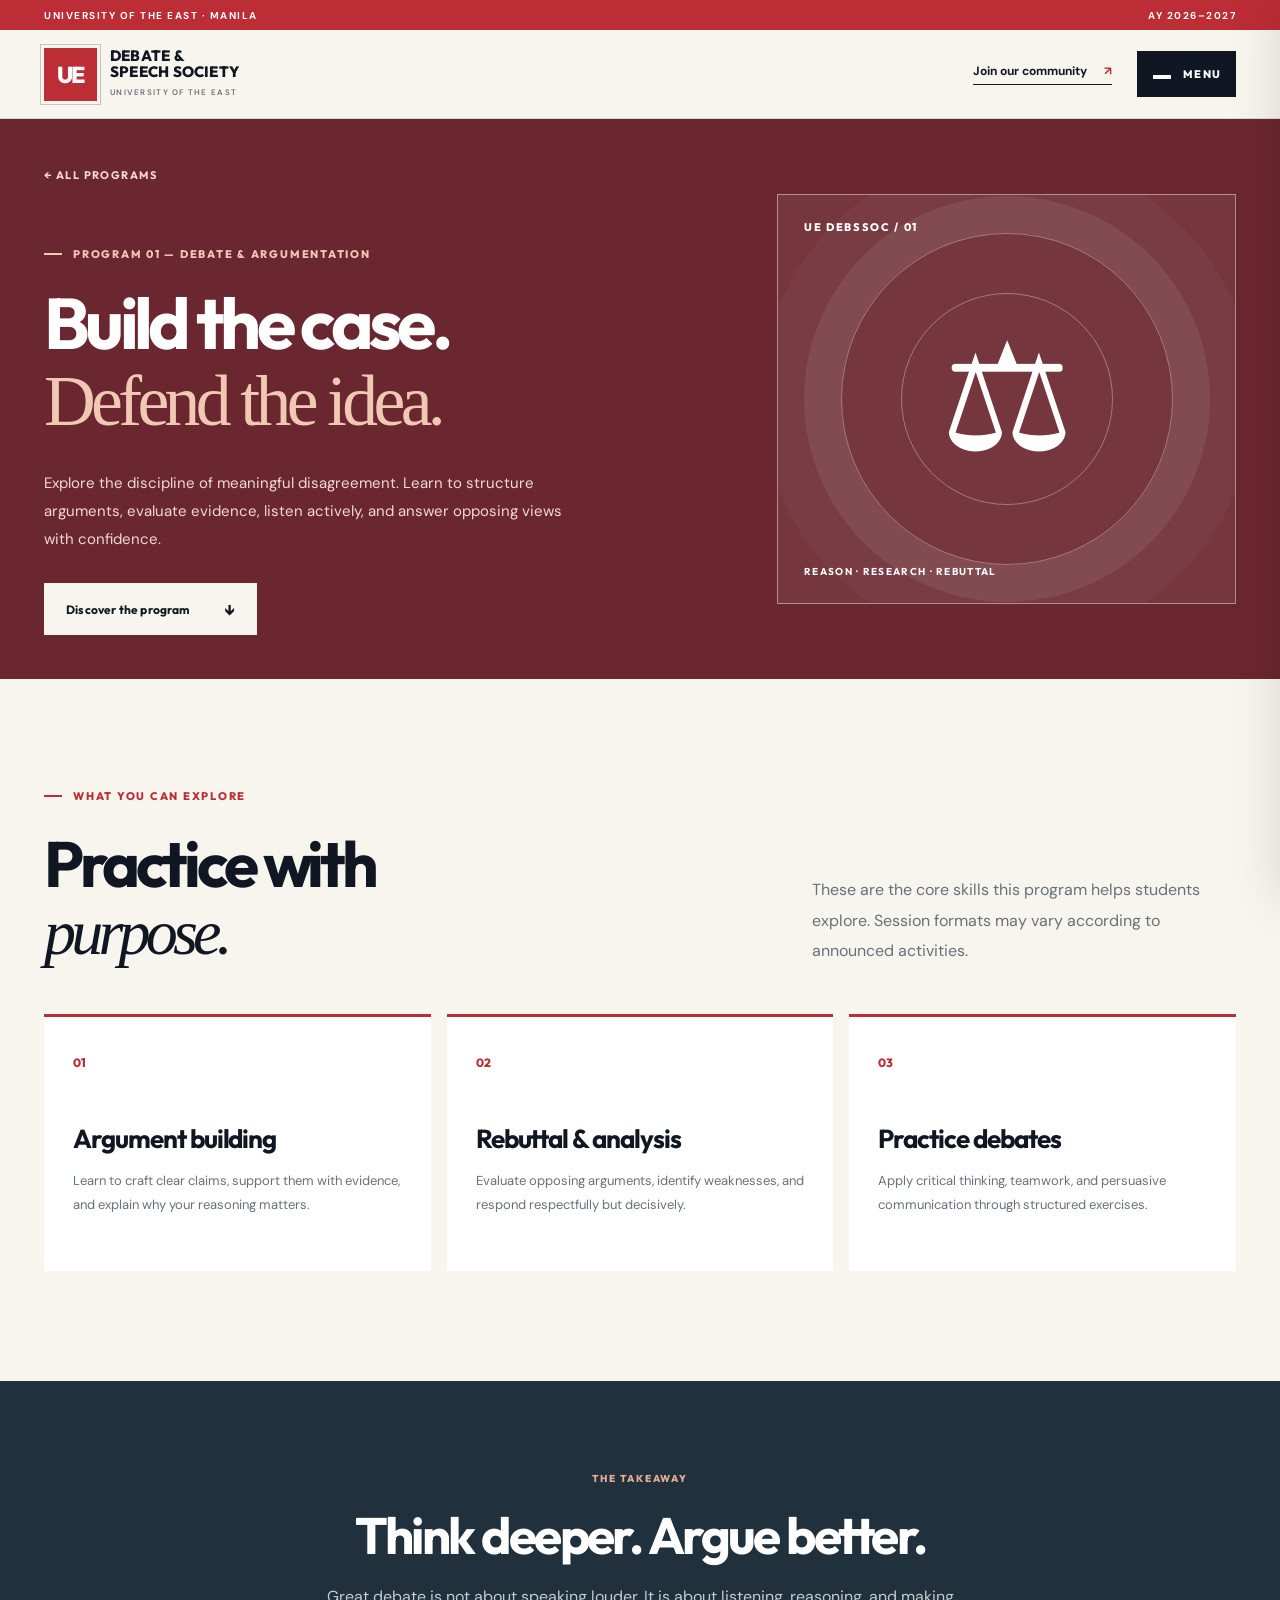
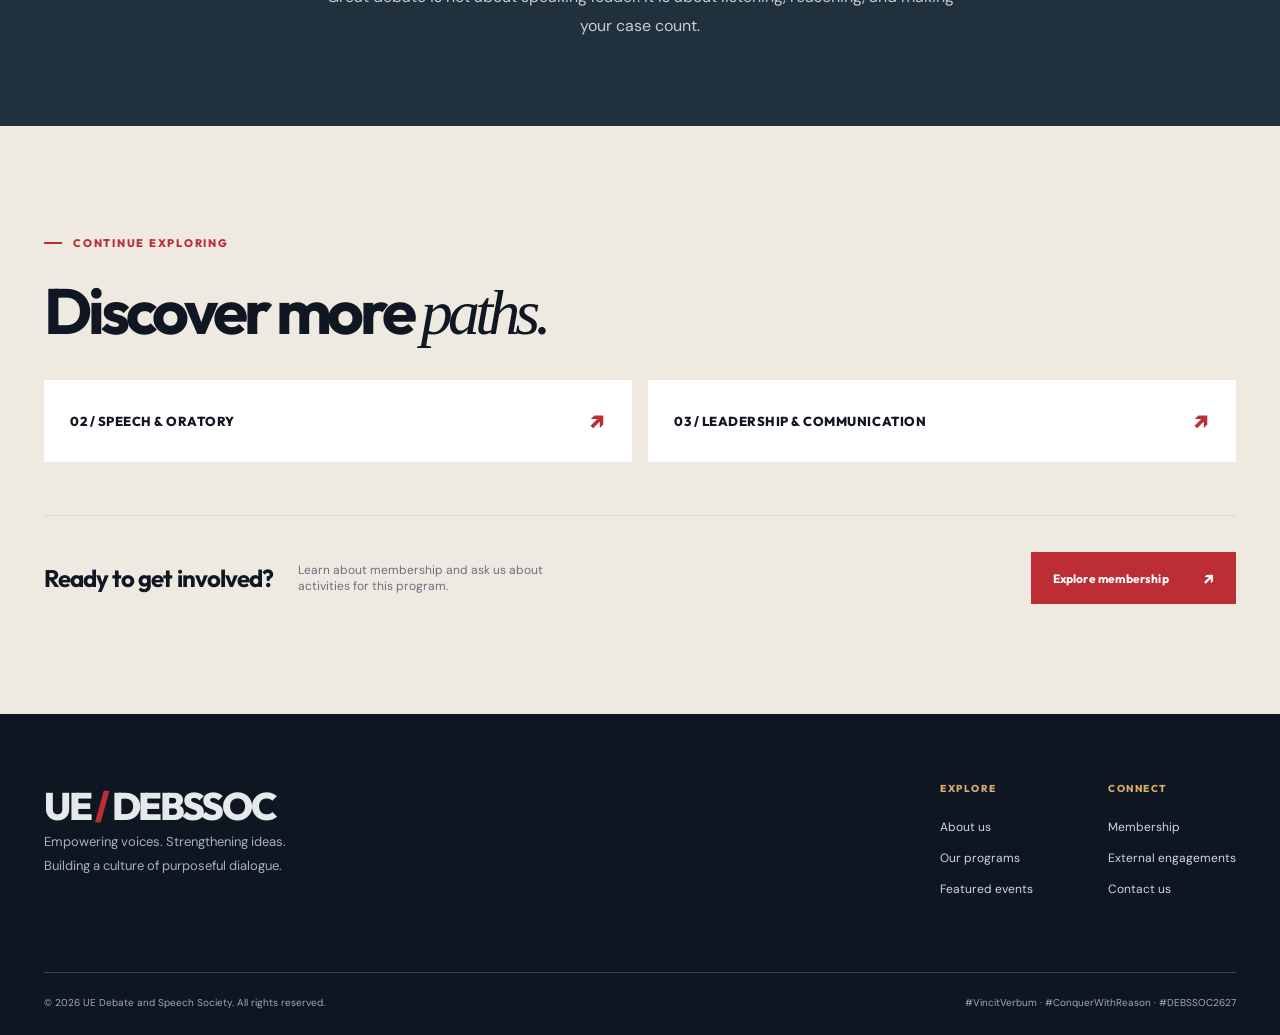
==== debate.html @ b0b2257b "Add files via upload" ====
<!doctype html><html lang="en"><head><meta charset="utf-8"><meta name="viewport" content="width=device-width,initial-scale=1"><meta name="theme-color" content="#101722"><meta name="description" content="Learn more about the UE Debate and Speech Society Debate &amp; Argumentation program."><title>Debate &amp; Argumentation | UE Debate and Speech Society</title><link rel="preconnect" href="https://fonts.googleapis.com"><link rel="preconnect" href="https://fonts.gstatic.com" crossorigin><link href="https://fonts.googleapis.com/css2?family=DM+Sans:wght@400;500;600;700&family=Outfit:wght@400;500;600;700;800&display=swap" rel="stylesheet"><link rel="stylesheet" href="styles.css"></head><body><a class="skip-link" href="#main">Skip to content</a>
  <div class="top-strip"><span>UNIVERSITY OF THE EAST · MANILA</span><span>AY 2026–2027</span></div>
  <header class="site-header" id="site-header">
    <a class="brand" href="index.html#home" aria-label="UE Debate and Speech Society home"><span class="brand-badge" aria-hidden="true">UE</span><span class="brand-name"><strong>DEBATE &amp;<br>SPEECH SOCIETY</strong><small>UNIVERSITY OF THE EAST</small></span></a>
    <div class="header-actions"><a class="header-join" href="index.html#membership">Join our community <span aria-hidden="true">↗</span></a><button class="menu-toggle" type="button" aria-expanded="false" aria-controls="site-menu" aria-label="Open navigation"><span></span><span></span><span class="menu-label">MENU</span></button></div>
  </header>
  <div class="menu-backdrop" data-close-menu></div>
  <nav class="menu-panel" id="site-menu" aria-label="Main navigation" inert>
    <div class="menu-panel-top"><span>EXPLORE THE SOCIETY</span><button class="menu-close" type="button" data-close-menu aria-label="Close navigation">✕</button></div>
    <div class="menu-items"><a class="menu-link" href="index.html#home"><span>01</span>Home<span aria-hidden="true">↗</span></a>
<a class="menu-link" href="index.html#about"><span>02</span>About us<span aria-hidden="true">↗</span></a>
<a class="menu-link" href="index.html#programs"><span>03</span>Programs<span aria-hidden="true">↗</span></a>
<a class="menu-link" href="index.html#events"><span>04</span>Featured events<span aria-hidden="true">↗</span></a>
<a class="menu-link" href="index.html#engagements"><span>05</span>External engagements<span aria-hidden="true">↗</span></a>
<a class="menu-link" href="index.html#membership"><span>06</span>Membership<span aria-hidden="true">↗</span></a>
<a class="menu-link" href="index.html#contact"><span>07</span>Contact us<span aria-hidden="true">↗</span></a></div>
    <div class="menu-panel-bottom"><span>WHERE VOICE MEETS PURPOSE.</span><a href="mailto:uedebssoc.mnl@gmail.com">uedebssoc.mnl@gmail.com ↗</a></div>
  </nav><main id="main"><section class="sub-hero theme-debate"><div class="wrap sub-hero-grid"><div><a href="index.html#programs" class="back-link">← ALL PROGRAMS</a><div class="eyebrow light"><span class="eyebrow-mark"></span> PROGRAM 01 — DEBATE & ARGUMENTATION</div><h1>Build the case.<br><em>Defend the idea.</em></h1><p>Explore the discipline of meaningful disagreement. Learn to structure arguments, evaluate evidence, listen actively, and answer opposing views with confidence.</p><a href="#discover" class="btn btn-cream">Discover the program <span aria-hidden="true">↓</span></a></div><div class="sub-hero-art"><span class="art-top">UE DEBSSOC / 01</span><span class="art-symbol" aria-hidden="true">⚖</span><span class="art-focus">REASON · RESEARCH · REBUTTAL</span></div></div></section>
 <section class="section program-intro" id="discover"><div class="wrap"><div class="section-heading section-heading-split"><div><div class="eyebrow"><span class="eyebrow-mark"></span> WHAT YOU CAN EXPLORE</div><h2>Practice with<br><span class="serif-word">purpose.</span></h2></div><p>These are the core skills this program helps students explore. Session formats may vary according to announced activities.</p></div><div class="learn-grid"><article class="learn-card"><span>01</span><h3>Argument building</h3><p>Learn to craft clear claims, support them with evidence, and explain why your reasoning matters.</p></article><article class="learn-card"><span>02</span><h3>Rebuttal &amp; analysis</h3><p>Evaluate opposing arguments, identify weaknesses, and respond respectfully but decisively.</p></article><article class="learn-card"><span>03</span><h3>Practice debates</h3><p>Apply critical thinking, teamwork, and persuasive communication through structured exercises.</p></article></div></div></section>
 <section class="sub-quote"><div class="wrap"><span class="tiny-label">THE TAKEAWAY</span><h2>Think deeper. Argue better.</h2><p>Great debate is not about speaking louder. It is about listening, reasoning, and making your case count.</p></div></section>
 <section class="section more-programs"><div class="wrap"><div class="eyebrow"><span class="eyebrow-mark"></span> CONTINUE EXPLORING</div><h2>Discover more <span class="serif-word">paths.</span></h2><div class="more-links"><a href="speech.html" class="more-program"><span>02 / SPEECH & ORATORY</span><span aria-hidden="true">↗</span></a><a href="leadership.html" class="more-program"><span>03 / LEADERSHIP & COMMUNICATION</span><span aria-hidden="true">↗</span></a></div><div class="program-bottom-cta"><h3>Ready to get involved?</h3><p>Learn about membership and ask us about activities for this program.</p><a href="index.html#membership" class="btn btn-red">Explore membership <span aria-hidden="true">↗</span></a></div></div></section></main><footer class="site-footer"><div class="footer-top wrap"><div><a href="index.html" class="footer-logo">UE<span> / </span>DEBSSOC</a><p>Empowering voices. Strengthening ideas.<br>Building a culture of purposeful dialogue.</p></div><div class="footer-links"><div><span class="footer-head">EXPLORE</span><a href="index.html#about">About us</a><a href="index.html#programs">Our programs</a><a href="index.html#events">Featured events</a></div><div><span class="footer-head">CONNECT</span><a href="index.html#membership">Membership</a><a href="index.html#engagements">External engagements</a><a href="index.html#contact">Contact us</a></div></div></div><div class="footer-bottom wrap"><span>© <span data-year>2026</span> UE Debate and Speech Society. All rights reserved.</span><span>#VincitVerbum · #ConquerWithReason · #DEBSSOC2627</span></div></footer><script src="script.js" defer></script></body></html>
---- styles.css ----
/* UE DEBSSOC — DESIGN SYSTEM; edit colors here */
:root{--ink:#101722;--ink-soft:#273444;--paper:#f7f5ee;--white:#fffefa;--red:#bd2d36;--red-dark:#97232b;--muted:#68717b;--gold:#d9ab6b;--line:#d8d7d1;--outfit:'Outfit',Arial,sans-serif;--dm:'DM Sans',Arial,sans-serif;--max:1210px}
*{box-sizing:border-box}html{scroll-behavior:smooth;scroll-padding-top:100px}body{margin:0;background:var(--paper);font-family:var(--dm);color:var(--ink);-webkit-font-smoothing:antialiased}body.menu-open{overflow:hidden}a{color:inherit;text-decoration:none}button{font:inherit}button,a{outline-offset:4px}button{cursor:pointer}h1,h2,h3,p{margin-top:0}::selection{background:var(--red);color:white}.wrap{width:min(var(--max),calc(100% - 88px));margin-inline:auto}.skip-link{position:fixed;z-index:50;left:20px;top:-100px;background:white;color:black;padding:12px}.skip-link:focus{top:12px}
/* Header */
.top-strip{height:30px;background:var(--red);display:flex;align-items:center;justify-content:space-between;color:white;padding:0 max(44px,calc((100% - var(--max))/2));font-size:10px;letter-spacing:.15em;font-weight:700}.site-header{height:89px;position:sticky;top:0;z-index:20;background:rgba(247,245,238,.97);backdrop-filter:blur(16px);display:flex;align-items:center;justify-content:space-between;padding:0 max(44px,calc((100% - var(--max))/2));border-bottom:1px solid var(--line)}.brand{display:flex;align-items:center;gap:13px}.brand-badge{width:53px;height:53px;display:grid;place-items:center;background:var(--red);border:2px solid var(--red);outline:1px solid rgba(16,23,34,.22);outline-offset:3px;color:white;font:800 23px var(--outfit);letter-spacing:-.08em}.brand-name strong{display:block;font:800 15px/1.05 var(--outfit);letter-spacing:.015em}.brand-name small{font:600 8px var(--dm);letter-spacing:.16em;color:var(--muted)}.header-actions{display:flex;align-items:center;gap:25px}.header-join{font-size:12px;font-weight:700;white-space:nowrap;border-bottom:1px solid var(--ink);padding-bottom:5px}.header-join span{color:var(--red);margin-left:14px}.menu-toggle{border:0;background:var(--ink);color:white;width:99px;height:46px;display:grid;grid-template-columns:19px 1fr;grid-template-rows:15px 10px;align-content:center;column-gap:11px;padding:10px 16px;transition:background .2s}.menu-toggle:hover{background:var(--red)}.menu-toggle>span:nth-child(1),.menu-toggle>span:nth-child(2){width:18px;height:2px;background:white;align-self:end;grid-column:1}.menu-toggle>span:nth-child(2){grid-row:2;align-self:start}.menu-label{grid-column:2;grid-row:1/span 2;align-self:center;font:800 11px var(--outfit);letter-spacing:.13em}
/* Overlay menu */
.menu-backdrop{position:fixed;inset:0;background:rgba(3,7,12,.63);z-index:29;opacity:0;pointer-events:none;transition:opacity .25s}.menu-panel{position:fixed;top:0;right:0;height:100dvh;max-width:100%;width:515px;z-index:30;background:var(--paper);transform:translateX(102%);transition:transform .32s ease;display:flex;flex-direction:column;padding:32px 43px 25px;box-shadow:-10px 0 50px #0002;overflow:auto}.menu-open .menu-backdrop{opacity:1;pointer-events:all}.menu-open .menu-panel{transform:translateX(0)}.menu-panel-top,.menu-panel-bottom{display:flex;align-items:center;justify-content:space-between;gap:12px;font-size:10px;letter-spacing:.15em;font-weight:700}.menu-close{border:1px solid var(--line);width:43px;height:43px;background:transparent;font-size:21px}.menu-items{margin:auto 0;display:grid}.menu-link{display:grid;grid-template-columns:33px 1fr 20px;gap:10px;align-items:center;padding:14px 0;border-bottom:1px solid var(--line);font:600 clamp(23px,3.4vw,35px)/1.08 var(--outfit);letter-spacing:-.035em;transition:color .2s,padding-left .2s}.menu-link:hover{color:var(--red);padding-left:7px}.menu-link span:first-child{font:700 10px var(--dm);color:var(--red);letter-spacing:0}.menu-link span:last-child{text-align:right;color:var(--red);font-size:20px}.menu-panel-bottom{border-top:1px solid var(--line);padding-top:24px;align-items:flex-start;flex-wrap:wrap}.menu-panel-bottom a{text-transform:none;letter-spacing:0}
/* Reusables */
.section{padding:110px 0;scroll-margin-top:85px}.eyebrow{display:flex;align-items:center;gap:11px;color:var(--red);font:800 11px var(--outfit);letter-spacing:.16em;margin-bottom:27px}.eyebrow.light{color:#f1c6b7}.eyebrow-mark{width:18px;height:2px;background:currentColor}.section-heading{margin-bottom:48px}.section-heading h2,.membership-section h2,.more-programs h2{font:700 clamp(39px,5vw,68px)/1.05 var(--outfit);letter-spacing:-.065em;margin-bottom:0}.section-heading-split,.two-up{display:grid;grid-template-columns:1.25fr .75fr;gap:60px;align-items:end}.section-heading-split>p,.heading-side p{font-size:16px;line-height:1.9;color:var(--muted);max-width:410px;margin:0}.heading-side p{margin-bottom:24px}.serif-word{font-family:Georgia,serif;font-style:italic;font-weight:400;letter-spacing:-.075em}.text-link{font:800 12px var(--outfit);border-bottom:1px solid var(--red);padding-bottom:8px;display:inline-flex;align-items:center;gap:36px;letter-spacing:.02em}.text-link span{color:var(--red);font-size:18px}.btn{min-height:52px;padding:15px 22px;display:inline-flex;align-items:center;justify-content:space-between;gap:34px;letter-spacing:.015em;font:700 12px var(--outfit);transition:transform .2s,background .2s}.btn:hover{transform:translateY(-3px)}.btn span{font-size:17px}.btn-red{background:var(--red);color:white}.btn-red:hover{background:var(--red-dark)}.btn-ghost{border:1px solid #6f7780;color:white}.btn-ghost:hover{background:#ffffff11}.btn-cream{background:var(--paper);color:var(--ink)}.btn-cream:hover{background:#eadfcd}.tiny-label{font:800 10px var(--outfit);letter-spacing:.18em}
/* Hero */
.hero{background:var(--ink);color:white;position:relative;overflow:hidden}.hero-grid{display:grid;grid-template-columns:1.1fr .9fr;min-height:590px}.hero-content{padding:96px 38px 26px 0;display:flex;flex-direction:column;align-items:flex-start;position:relative;z-index:1}.hero h1{font:700 clamp(51px,6vw,84px)/1.035 var(--outfit);letter-spacing:-.07em;margin:0 0 28px;white-space:nowrap}.hero h1 em{font-family:Georgia,serif;color:#dfa89b;font-weight:400;letter-spacing:-.065em}.hero-content>p{font-size:15px;line-height:1.85;color:#b6bec7;max-width:470px;margin:0 0 32px}.hero-buttons{display:flex;gap:12px;flex-wrap:wrap}.hero-bottom{width:100%;display:flex;justify-content:space-between;margin-top:auto;padding-top:54px;font-size:10px;color:#929daa;letter-spacing:.15em}.hero-bottom span span{color:var(--gold);font-size:17px;padding-left:8px}.hero-art{position:relative;overflow:hidden;min-height:550px;background:radial-gradient(circle at 42% 51%,#a23a3e 0,#83292e 43%,#6e1f27 75%)}.hero-art-grid{position:absolute;inset:0;opacity:.16;background-image:linear-gradient(to right,#fff6 1px,transparent 1px),linear-gradient(to bottom,#fff6 1px,transparent 1px);background-size:45px 45px}.art-stamp{position:absolute;z-index:2;top:37px;left:35px;font:800 30px/.8 var(--outfit);border:1px solid #ffffff73;padding:12px 15px;color:white}.art-stamp span{font-size:9px;letter-spacing:.13em}.art-orbit{width:360px;height:360px;border:1px solid #ffffff6c;border-radius:50%;position:absolute;top:47%;left:50%;transform:translate(-50%,-50%);display:grid;place-items:center;box-shadow:0 0 0 30px #ffffff10,0 0 0 65px #ffffff0c,0 0 0 100px #ffffff08}.art-core{border:1px dashed #ffffff65;border-radius:50%;width:285px;height:285px;display:grid;place-items:center}.core-mark{font:300 300px/.7 Georgia,serif;color:#dba18d;transform:translateY(50px)}.art-big-text{position:absolute;bottom:65px;left:32px;font:800 clamp(80px,8vw,150px)/.74 var(--outfit);letter-spacing:-.095em;color:#fff7ef;text-shadow:0 8px 25px #4c161733}.art-big-text i{font-family:Georgia,serif;font-weight:400}.art-small-caption{position:absolute;right:26px;top:38px;writing-mode:vertical-rl;font-size:9px;letter-spacing:.23em;color:#ffdfd3}.art-corner-one{position:absolute;right:32px;bottom:28px;font-size:10px;color:#ffdad1;letter-spacing:.15em}.ticker{background:#dfc8a8;overflow:hidden;border-bottom:1px solid #d3b58d}.ticker-inner{display:flex;justify-content:space-around;align-items:center;gap:32px;min-width:900px;padding:14px 0;font:800 12px var(--outfit);letter-spacing:.16em}.ticker-inner b{font-weight:400;color:var(--red)}
/* About */
.about-section{background:var(--paper)}.value-grid{display:grid;grid-template-columns:repeat(3,1fr);border-top:1px solid var(--line);border-bottom:1px solid var(--line)}.value-item{padding:33px 36px 32px 0;min-height:240px;position:relative}.value-item:not(:last-child){border-right:1px solid var(--line);margin-right:34px}.value-no{font-size:11px;color:var(--red);font-weight:700}.value-symbol{display:block;font:400 42px var(--outfit);margin:23px 0 13px;color:var(--red)}.value-item h3{font:700 23px var(--outfit);letter-spacing:-.035em;margin:0 0 9px}.value-item p{max-width:285px;font-size:13px;color:var(--muted);line-height:1.8;margin:0}
/* Programs */
.programs-section{background:#eeeae1}.program-grid{display:grid;grid-template-columns:repeat(3,1fr);gap:17px}.program-card{color:#fff;min-height:450px;padding:27px;display:flex;flex-direction:column;position:relative;overflow:hidden;transition:transform .25s,box-shadow .25s;isolation:isolate}.program-card::before{content:"";position:absolute;width:280px;height:280px;border:1px solid #fff4;border-radius:50%;top:65px;left:50%;transform:translateX(-50%);box-shadow:0 0 0 45px #ffffff0a,0 0 0 90px #ffffff08;z-index:-1}.program-card:hover{transform:translateY(-7px);box-shadow:0 19px 29px #10172222}.card-debate{background:#74272c}.card-speech{background:#1d3544}.card-lead{background:#886b54}.program-top{display:flex;align-items:center;justify-content:space-between;font-size:10px;letter-spacing:.15em;font-weight:700}.program-arrow{font-size:24px;border:1px solid #ffffff66;width:36px;height:36px;display:grid;place-items:center}.program-icon{font-size:85px;text-align:center;margin:auto;line-height:1;filter:drop-shadow(0 3px 8px #0003)}.program-bottom{margin-top:auto}.program-bottom .tiny-label{color:#ecd7c4}.program-bottom h3{font:700 clamp(29px,3vw,41px)/1.04 var(--outfit);letter-spacing:-.045em;margin:11px 0 27px}.program-cta{display:flex;justify-content:space-between;align-items:center;font:700 10px var(--outfit);letter-spacing:.13em;padding-top:16px;border-top:1px solid #ffffff70}.program-cta span{font-size:18px}
/* Events */
.events-section{background:var(--paper)}.event-feature{display:grid;grid-template-columns:.89fr 1.11fr;min-height:475px;background:#e9e4da}.event-visual{background:linear-gradient(135deg,#6c202b 0,#b23a3d 68%,#c75e4e);color:#fff;position:relative;min-height:435px;display:flex;align-items:center;justify-content:center;overflow:hidden}.event-visual:before,.event-visual:after{content:"";position:absolute;width:345px;height:345px;border:1px solid #ffffff66;border-radius:50%}.event-visual:after{width:250px;height:250px}.event-visual-top{position:absolute;top:34px;left:31px;font:700 13px var(--outfit);letter-spacing:.21em}.event-roman{font:800 clamp(110px,15vw,230px)/1 var(--outfit);letter-spacing:-.14em;position:relative;z-index:1;transform:translateX(-14px)}.event-roman span{font-size:36px;vertical-align:top;color:var(--gold);position:relative;left:7px;top:8px}.event-visual-bottom{position:absolute;left:31px;bottom:29px;font:800 13px/1.3 var(--outfit);letter-spacing:.16em}.event-body{padding:38px 45px 41px;display:flex;flex-direction:column;align-items:flex-start}.pill{background:#fff9f4;border:1px solid #d8c2b8;color:#91343a;border-radius:100px;padding:8px 13px;font:700 10px var(--outfit);letter-spacing:.09em;display:inline-flex;align-items:center;gap:9px}.pill-dot{width:7px;height:7px;background:var(--red);border-radius:50%}.event-body-content{margin:auto 0}.event-body-content .tiny-label{color:var(--red)}.event-body h3{font:700 clamp(34px,4vw,51px)/1.05 var(--outfit);letter-spacing:-.065em;margin:14px 0 16px}.event-body h3 em{font-family:Georgia,serif;font-weight:400}.event-body-content>p{font-size:13px;line-height:1.8;color:var(--muted);max-width:410px;margin:0 0 22px}.event-detail{display:flex;gap:18px;padding:10px 0;border-bottom:1px solid #d5d0c6;align-items:baseline;font-size:11px}.event-detail>span{min-width:63px;font-size:9px;color:var(--red);font-weight:800;letter-spacing:.1em}.event-detail strong{font-weight:600}.event-body>.text-link{margin-top:20px}.subtle-note{font-size:12px;color:var(--muted);margin-top:20px}
/* External engagements */
.engagements-section{background:#eeeae1}.engagement-grid{display:grid;grid-template-columns:1.15fr .85fr;gap:18px}.engagement-feature{background:white;display:grid;grid-template-columns:1fr 1fr;min-height:386px}.engagement-graphic{position:relative;background:#212f3b;overflow:hidden;color:white;padding:28px;display:flex;flex-direction:column;justify-content:space-between}.engagement-graphic>span{font:800 10px/1.5 var(--outfit);letter-spacing:.18em;color:#c5bec1}.engagement-graphic strong{font:800 clamp(33px,3.9vw,58px)/.93 var(--outfit);letter-spacing:-.06em;position:relative;z-index:2}.engagement-graphic strong span{color:var(--red)}.engagement-line{height:280px;width:280px;border:1px solid #a5b2b96e;border-radius:50%;position:absolute;right:-120px;bottom:-70px;box-shadow:0 0 0 37px #ffffff08,0 0 0 75px #ffffff06}.engagement-feature-copy{padding:31px 25px;display:flex;flex-direction:column;align-items:flex-start}.engagement-feature-copy .tiny-label{color:var(--red)}.engagement-feature-copy h3{font:700 30px/1.1 var(--outfit);letter-spacing:-.04em;margin:28px 0 15px}.engagement-feature-copy p,.engagement-mini p{font-size:13px;line-height:1.8;color:var(--muted)}.detail-chip{margin-top:auto;border:1px solid var(--line);padding:9px;font-size:9px;letter-spacing:.12em;font-weight:700}.engagement-side{display:grid;grid-template-rows:1fr 1fr;gap:17px}.engagement-mini{background:#dcd2c2;padding:25px 28px;position:relative;min-height:184px}.engagement-mini.dark{background:#bd2d36;color:white}.engagement-mini>span:first-child{font:800 10px var(--outfit);letter-spacing:.14em}.engagement-mini h3{font:700 22px var(--outfit);letter-spacing:-.035em;margin:18px 0 7px}.engagement-mini p{max-width:340px;margin:0}.engagement-mini.dark p{color:#f7dbdc}.engagement-mini>span:last-child{position:absolute;right:23px;bottom:19px;font-size:21px}
/* Membership */
.membership-section{background:#152535;color:white;overflow:hidden}.membership-grid{display:grid;grid-template-columns:1.1fr .9fr;gap:50px;align-items:center}.membership-section h2{font-size:clamp(47px,5.7vw,75px)}.membership-section h2 .serif-word{color:#e7baa4}.membership-grid>div:first-child>p{max-width:440px;color:#b7c4cd;line-height:1.8;font-size:15px;margin:26px 0}.membership-points{display:grid;gap:11px;margin-bottom:32px}.membership-points span{color:#e2e4e5;font-size:12px}.membership-points b{color:#e5aa98;margin-right:15px}.membership-grid small{display:block;color:#a9b7c0;font-size:11px;max-width:410px;line-height:1.6;margin-top:15px}.membership-art{height:450px;position:relative;display:flex;align-items:center;justify-content:center;isolation:isolate}.membership-art::before{content:"";position:absolute;inset:25px 0;background:linear-gradient(135deg,#ba333c,#6a2938);transform:rotate(7deg);z-index:-2}.membership-art>span{z-index:2;font:800 clamp(35px,4.7vw,68px)/.96 var(--outfit);text-align:center;letter-spacing:-.06em}.ring{position:absolute;border:1px solid #ffffff57;border-radius:50%;width:320px;height:320px;z-index:-1}.ring.two{width:240px;height:240px;transform:rotate(-35deg);border-style:dashed}.membership-sticker{position:absolute;top:14px;right:-6px;border-radius:50%;background:var(--gold);width:87px;height:87px;color:var(--ink);display:grid;place-items:center;transform:rotate(15deg);font:800 19px/1 var(--outfit);text-align:center}
/* Contact */
.contact-section{background:var(--paper)}.contact-grid{display:grid;grid-template-columns:1fr .7fr;gap:25px}.contact-main{background:var(--red);color:white;padding:37px;min-height:295px;display:flex;flex-direction:column;align-items:flex-start}.contact-main .tiny-label{color:#ffdfd8}.contact-email{font:700 clamp(30px,4vw,55px)/1.1 var(--outfit);letter-spacing:-.06em;margin:28px 0 15px;overflow-wrap:anywhere}.contact-email span{font-size:25px;vertical-align:top}.contact-main p{font-size:12px;line-height:1.8;color:#f6dddd;max-width:330px}.copy-btn{margin-top:auto;background:none;border:0;border-bottom:1px solid #fff8;color:white;padding:0 0 8px;font:700 11px var(--outfit)}.copy-btn span{margin-left:26px}.contact-aside{background:#e8e3d9;padding:37px}.contact-aside .tiny-label{color:var(--red)}.contact-aside h3{font:700 27px/1.2 var(--outfit);letter-spacing:-.04em;margin:30px 0 13px}.contact-aside p{font-size:13px;line-height:1.8;color:var(--muted);max-width:380px}.contact-tags{display:flex;flex-wrap:wrap;gap:8px;margin-top:40px}.contact-tags span{font-size:10px;border:1px solid #cfc9bf;padding:9px}
/* Footer */
.site-footer{background:#0e1721;color:#e5e9ec;padding:68px 0 26px}.footer-top{display:flex;justify-content:space-between;gap:50px;padding-bottom:75px}.footer-logo{font:800 clamp(25px,3vw,43px) var(--outfit);letter-spacing:-.06em}.footer-logo span{color:var(--red)}.footer-top p{font-size:13px;line-height:1.8;color:#a7b1b7}.footer-links{display:flex;gap:75px}.footer-links>div{display:flex;flex-direction:column;gap:15px}.footer-head{color:var(--gold);font:800 10px var(--outfit);letter-spacing:.15em;margin-bottom:9px}.footer-links a{font-size:12px;color:#d1d7db}.footer-links a:hover{color:white}.footer-bottom{border-top:1px solid #ffffff30;display:flex;gap:20px;justify-content:space-between;padding-top:23px;font-size:10px;color:#a0abb3}
/* Program subpages */
.sub-hero{background:#6b272f;color:white;overflow:hidden}.sub-hero.theme-speech{background:#20394a}.sub-hero.theme-lead{background:#725843}.sub-hero-grid{min-height:560px;display:grid;grid-template-columns:1.2fr .8fr;gap:45px;align-items:center}.back-link{display:inline-block;font:700 11px var(--outfit);letter-spacing:.13em;margin:0 0 65px;color:#f9dad7}.sub-hero .eyebrow{margin-bottom:25px}.sub-hero h1{font:700 clamp(52px,5.6vw,77px)/1.04 var(--outfit);letter-spacing:-.065em;margin:0 0 27px}.sub-hero h1 em{font:400 1em Georgia,serif;color:#f0c8b4;letter-spacing:-.065em}.sub-hero p{font-size:15px;line-height:1.85;color:#f0dad7;max-width:520px;margin-bottom:30px}.sub-hero-art{height:410px;position:relative;border:1px solid #ffffff70;background:#ffffff12;display:grid;place-items:center;overflow:hidden}.sub-hero-art::before,.sub-hero-art::after{content:"";position:absolute;width:330px;height:330px;border-radius:50%;border:1px solid #ffffff55;box-shadow:0 0 0 37px #ffffff12,0 0 0 80px #ffffff08}.sub-hero-art::after{width:210px;height:210px;box-shadow:none}.sub-hero-art .art-top{position:absolute;top:25px;left:26px;font:800 11px var(--outfit);letter-spacing:.15em}.art-symbol{font-size:150px;z-index:2;position:relative}.art-focus{position:absolute;bottom:25px;left:26px;font:700 10px var(--outfit);letter-spacing:.13em}.learn-grid{display:grid;grid-template-columns:repeat(3,1fr);gap:16px}.learn-card{background:white;border-top:3px solid var(--red);padding:34px 29px;min-height:257px}.learn-card>span{font:800 12px var(--outfit);color:var(--red)}.learn-card h3{font:700 26px var(--outfit);letter-spacing:-.04em;margin:50px 0 14px}.learn-card p{font-size:13px;line-height:1.8;color:var(--muted)}.sub-quote{padding:85px 0;background:#20303c;color:white;text-align:center}.sub-quote .tiny-label{color:#e1ae95}.sub-quote h2{font:700 clamp(33px,4vw,52px) var(--outfit);letter-spacing:-.05em;margin:16px 0}.sub-quote p{max-width:650px;margin:auto;line-height:1.8;color:#c4cdd1}.more-programs{background:#eeeae1}.more-programs h2{margin-bottom:34px}.more-links{display:grid;grid-template-columns:1fr 1fr;gap:16px}.more-program{background:white;padding:26px;display:flex;align-items:center;justify-content:space-between;font:800 13px var(--outfit);letter-spacing:.04em;transition:background .2s}.more-program:hover{background:#e1d6c9}.more-program span:last-child{font-size:24px;color:var(--red)}.program-bottom-cta{margin-top:53px;border-top:1px solid var(--line);padding-top:36px;display:flex;align-items:center;gap:25px}.program-bottom-cta h3{font:700 24px var(--outfit);letter-spacing:-.04em;margin:0}.program-bottom-cta p{font-size:12px;color:var(--muted);max-width:275px;margin:0}.program-bottom-cta .btn{margin-left:auto}
/* Responsive */
@media(max-width:1060px){.wrap{width:min(var(--max),calc(100% - 56px))}.site-header{padding:0 28px}.top-strip{padding:0 28px}.hero-grid{grid-template-columns:1fr .8fr}.hero h1{font-size:clamp(48px,6vw,69px)}.program-card{min-height:420px;padding:22px}.program-bottom h3{font-size:31px}.engagement-feature{grid-template-columns:1fr}.engagement-graphic{min-height:265px}.engagement-feature-copy{min-height:230px}.engagement-grid{grid-template-columns:1.2fr .8fr}}
@media(max-width:760px){.wrap{width:calc(100% - 36px)}.section{padding:74px 0}.top-strip{padding:0 18px;font-size:8px;letter-spacing:.1em}.site-header{height:75px;padding:0 19px}.brand-badge{width:43px;height:43px;font-size:19px}.brand-name strong{font-size:12px}.brand-name small{font-size:7px}.header-join{display:none}.menu-toggle{width:83px;height:40px;padding:8px 12px}.menu-panel{padding:28px 24px}.hero-grid{display:block}.hero-content{padding:79px 0 30px;min-height:470px}.hero h1{font-size:clamp(43px,8.2vw,67px)}.hero-content>p{font-size:14px}.hero-bottom{padding-top:45px}.hero-art{min-height:400px}.art-orbit{width:275px;height:275px}.art-core{width:200px;height:200px}.core-mark{font-size:235px}.art-big-text{font-size:110px}.section-heading-split,.two-up{grid-template-columns:1fr;gap:20px}.section-heading h2,.membership-section h2{font-size:clamp(39px,7vw,57px)}.section-heading-split>p,.heading-side p{font-size:14px}.value-grid{grid-template-columns:1fr}.value-item{padding:25px 0;min-height:unset}.value-item:not(:last-child){border-right:0;border-bottom:1px solid var(--line);margin-right:0}.value-symbol{margin:14px 0 8px}.program-grid{grid-template-columns:1fr}.program-card{min-height:345px}.program-icon{font-size:70px}.program-bottom h3{font-size:35px}.event-feature{grid-template-columns:1fr}.event-visual{min-height:360px}.event-body{min-height:390px;padding:30px 25px}.event-body-content{margin:26px 0}.engagement-grid,.membership-grid,.contact-grid{grid-template-columns:1fr}.engagement-feature{grid-template-columns:1fr 1fr}.engagement-graphic{min-height:340px}.engagement-side{grid-template-columns:1fr 1fr;grid-template-rows:auto}.membership-grid{gap:38px}.membership-art{height:350px}.membership-art::before{inset:20px 13px}.membership-art>span{font-size:50px}.footer-top{flex-direction:column;gap:33px;padding-bottom:40px}.footer-links{justify-content:flex-start;gap:60px}.footer-bottom{flex-direction:column}.sub-hero-grid{grid-template-columns:1fr;padding-top:55px;padding-bottom:60px;gap:44px}.back-link{margin-bottom:40px}.sub-hero-art{height:285px}.art-symbol{font-size:110px}.learn-grid{grid-template-columns:1fr}.learn-card{min-height:unset}.learn-card h3{margin:25px 0 12px}.program-bottom-cta{align-items:flex-start;flex-direction:column}.program-bottom-cta .btn{margin-left:0}}
@media(max-width:480px){.top-strip span:last-child{display:none}.hero h1{font-size:clamp(37px,10vw,47px);white-space:normal}.hero-buttons{width:100%}.hero-buttons .btn{width:100%}.hero-bottom span{font-size:9px}.hero-art{min-height:335px}.art-big-text{font-size:87px}.art-stamp{left:20px;top:20px}.event-visual{min-height:310px}.event-roman{font-size:140px}.engagement-feature{grid-template-columns:1fr}.engagement-graphic{min-height:300px}.engagement-side{grid-template-columns:1fr}.membership-art{height:290px}.membership-art>span{font-size:40px}.membership-sticker{right:0;width:70px;height:70px;font-size:15px}.contact-main,.contact-aside{padding:25px}.contact-email{font-size:clamp(26px,7vw,38px)}.footer-links{gap:34px}.more-links{grid-template-columns:1fr}.more-program{font-size:11px}.sub-hero h1{font-size:45px}.sub-hero-art{height:250px}.menu-link{font-size:25px;padding:13px 0}}
@media(prefers-reduced-motion:reduce){html{scroll-behavior:auto}*,*::before,*::after{transition:none!important;animation:none!important}}
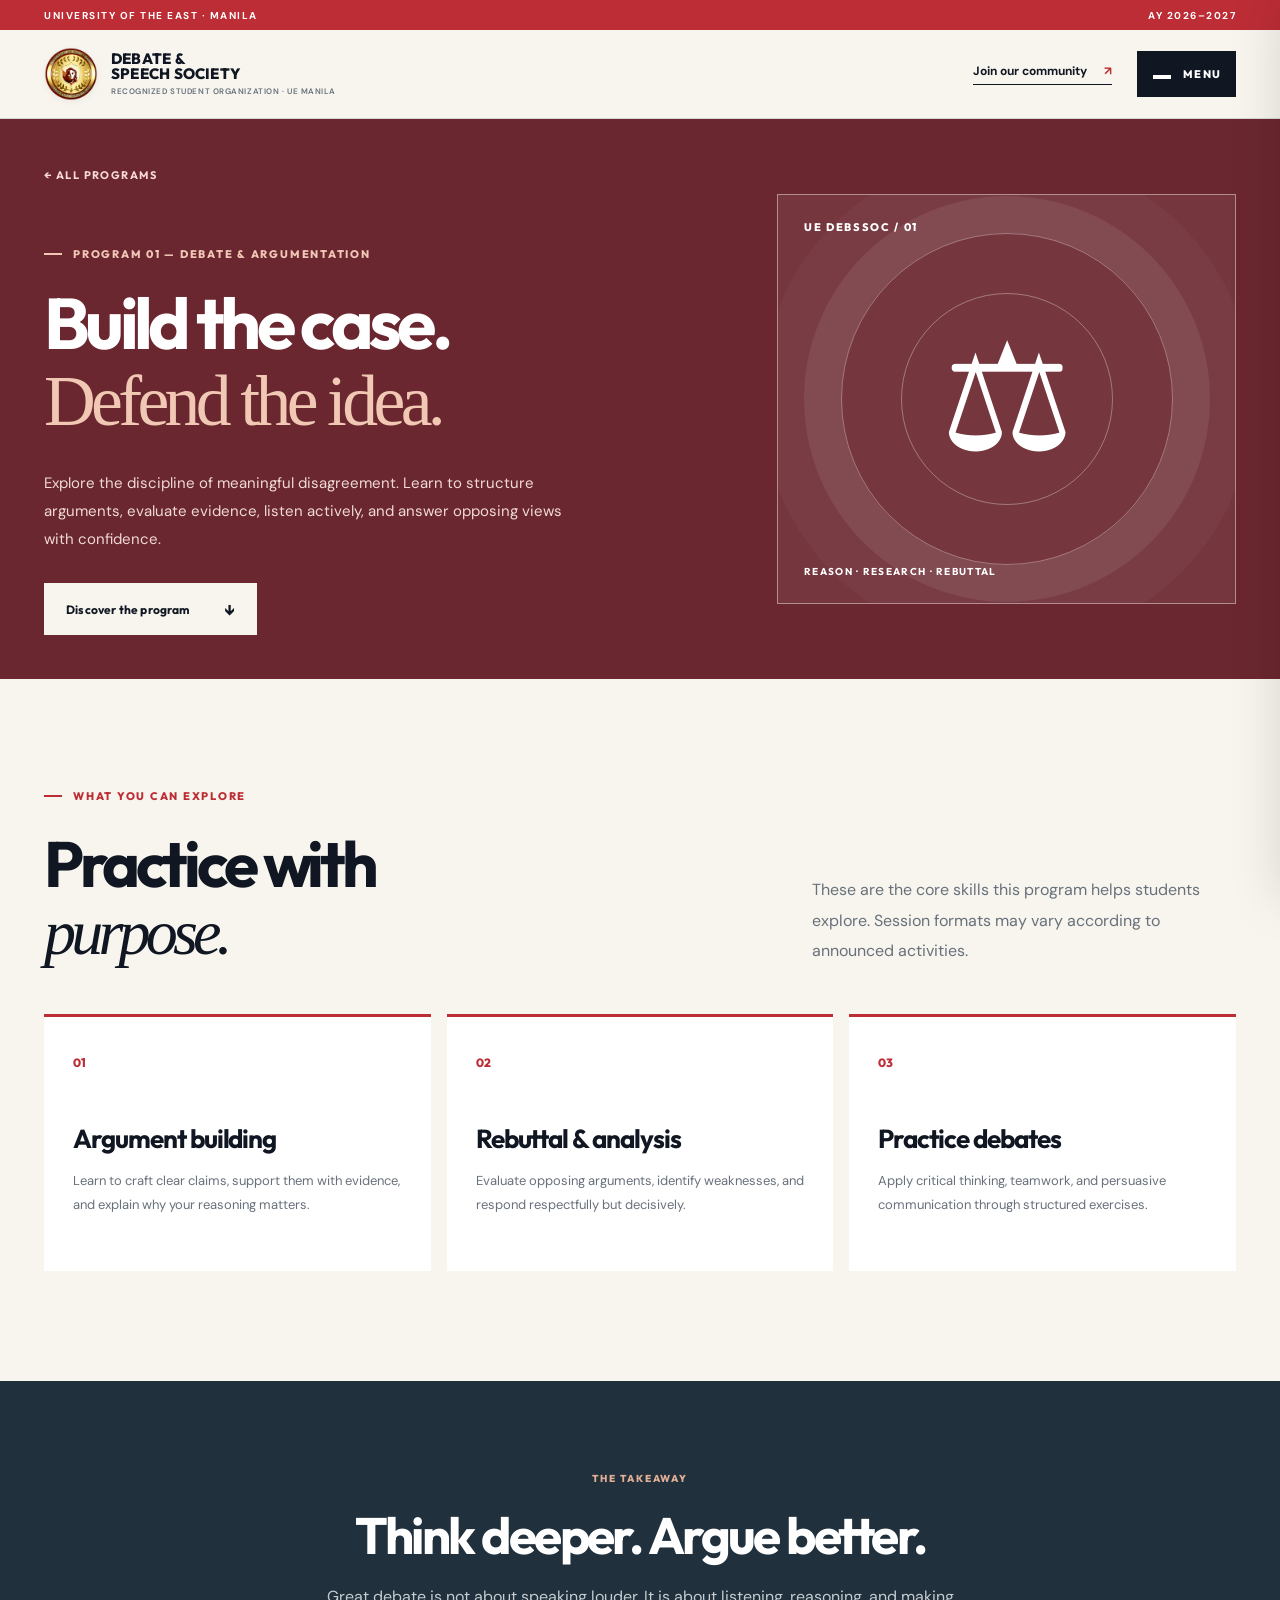
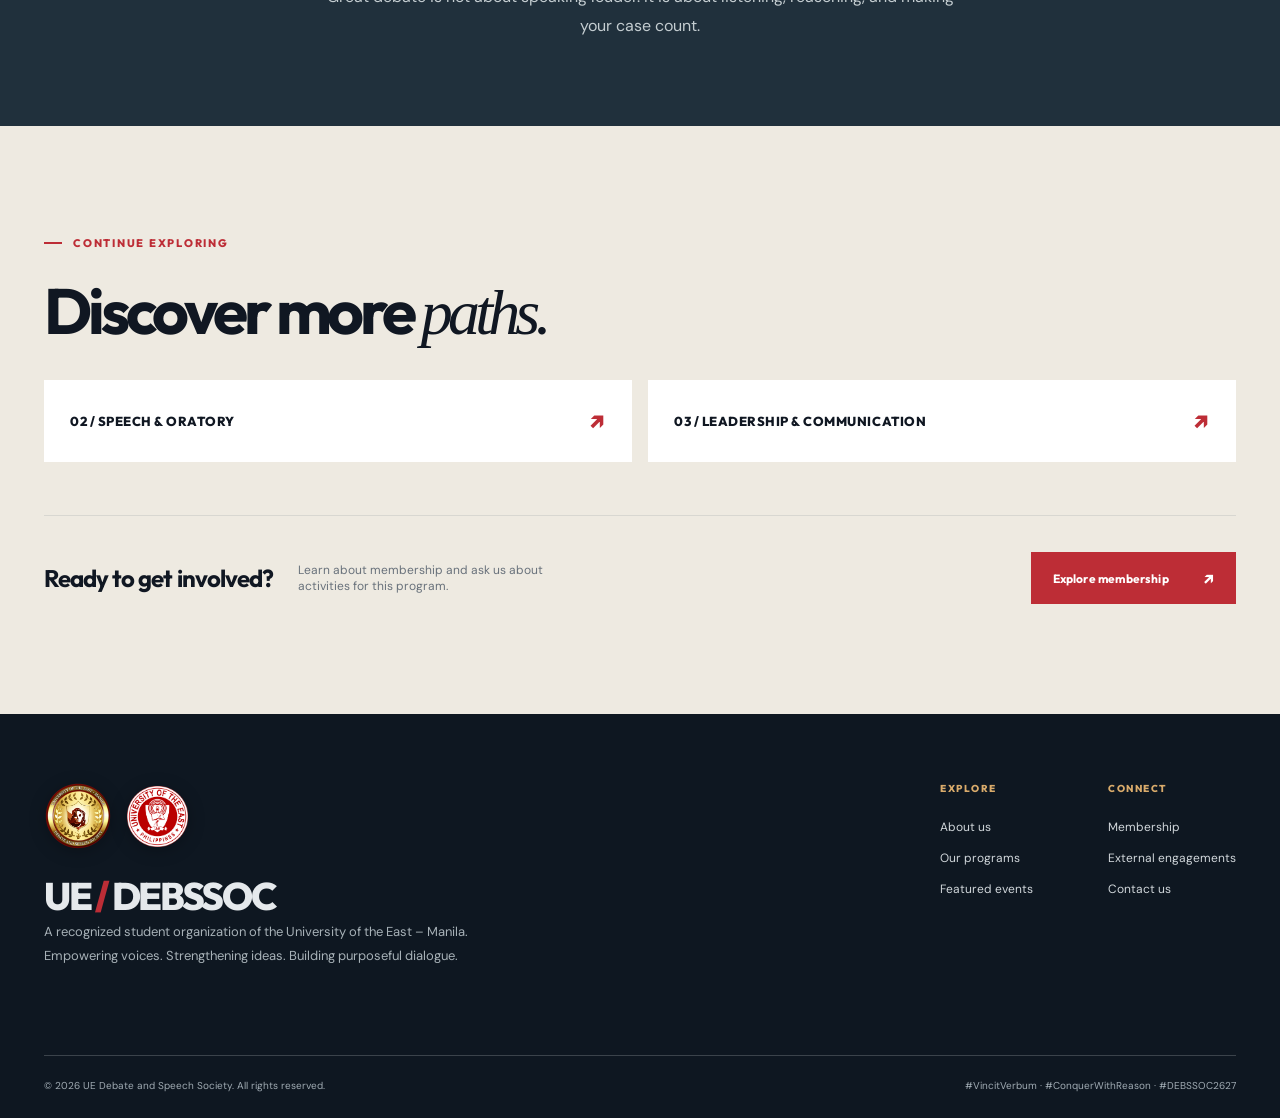
==== commit 488d7314: "Add files via upload" ====
--- a/debate.html
+++ b/debate.html
@@ -1,7 +1,7 @@
 <!doctype html><html lang="en"><head><meta charset="utf-8"><meta name="viewport" content="width=device-width,initial-scale=1"><meta name="theme-color" content="#101722"><meta name="description" content="Learn more about the UE Debate and Speech Society Debate &amp; Argumentation program."><title>Debate &amp; Argumentation | UE Debate and Speech Society</title><link rel="preconnect" href="https://fonts.googleapis.com"><link rel="preconnect" href="https://fonts.gstatic.com" crossorigin><link href="https://fonts.googleapis.com/css2?family=DM+Sans:wght@400;500;600;700&family=Outfit:wght@400;500;600;700;800&display=swap" rel="stylesheet"><link rel="stylesheet" href="styles.css"></head><body><a class="skip-link" href="#main">Skip to content</a>
   <div class="top-strip"><span>UNIVERSITY OF THE EAST · MANILA</span><span>AY 2026–2027</span></div>
   <header class="site-header" id="site-header">
-    <a class="brand" href="index.html#home" aria-label="UE Debate and Speech Society home"><span class="brand-badge" aria-hidden="true">UE</span><span class="brand-name"><strong>DEBATE &amp;<br>SPEECH SOCIETY</strong><small>UNIVERSITY OF THE EAST</small></span></a>
+    <a class="brand" href="index.html#home" aria-label="UE Debate and Speech Society home"><img class="brand-logo" src="images/debssoc-logo.png" alt="" width="54" height="54"><span class="brand-name"><strong>DEBATE &amp;<br>SPEECH SOCIETY</strong><small>RECOGNIZED STUDENT ORGANIZATION · UE MANILA</small></span></a>
     <div class="header-actions"><a class="header-join" href="index.html#membership">Join our community <span aria-hidden="true">↗</span></a><button class="menu-toggle" type="button" aria-expanded="false" aria-controls="site-menu" aria-label="Open navigation"><span></span><span></span><span class="menu-label">MENU</span></button></div>
   </header>
   <div class="menu-backdrop" data-close-menu></div>
@@ -18,4 +18,4 @@
   </nav><main id="main"><section class="sub-hero theme-debate"><div class="wrap sub-hero-grid"><div><a href="index.html#programs" class="back-link">← ALL PROGRAMS</a><div class="eyebrow light"><span class="eyebrow-mark"></span> PROGRAM 01 — DEBATE & ARGUMENTATION</div><h1>Build the case.<br><em>Defend the idea.</em></h1><p>Explore the discipline of meaningful disagreement. Learn to structure arguments, evaluate evidence, listen actively, and answer opposing views with confidence.</p><a href="#discover" class="btn btn-cream">Discover the program <span aria-hidden="true">↓</span></a></div><div class="sub-hero-art"><span class="art-top">UE DEBSSOC / 01</span><span class="art-symbol" aria-hidden="true">⚖</span><span class="art-focus">REASON · RESEARCH · REBUTTAL</span></div></div></section>
  <section class="section program-intro" id="discover"><div class="wrap"><div class="section-heading section-heading-split"><div><div class="eyebrow"><span class="eyebrow-mark"></span> WHAT YOU CAN EXPLORE</div><h2>Practice with<br><span class="serif-word">purpose.</span></h2></div><p>These are the core skills this program helps students explore. Session formats may vary according to announced activities.</p></div><div class="learn-grid"><article class="learn-card"><span>01</span><h3>Argument building</h3><p>Learn to craft clear claims, support them with evidence, and explain why your reasoning matters.</p></article><article class="learn-card"><span>02</span><h3>Rebuttal &amp; analysis</h3><p>Evaluate opposing arguments, identify weaknesses, and respond respectfully but decisively.</p></article><article class="learn-card"><span>03</span><h3>Practice debates</h3><p>Apply critical thinking, teamwork, and persuasive communication through structured exercises.</p></article></div></div></section>
  <section class="sub-quote"><div class="wrap"><span class="tiny-label">THE TAKEAWAY</span><h2>Think deeper. Argue better.</h2><p>Great debate is not about speaking louder. It is about listening, reasoning, and making your case count.</p></div></section>
- <section class="section more-programs"><div class="wrap"><div class="eyebrow"><span class="eyebrow-mark"></span> CONTINUE EXPLORING</div><h2>Discover more <span class="serif-word">paths.</span></h2><div class="more-links"><a href="speech.html" class="more-program"><span>02 / SPEECH & ORATORY</span><span aria-hidden="true">↗</span></a><a href="leadership.html" class="more-program"><span>03 / LEADERSHIP & COMMUNICATION</span><span aria-hidden="true">↗</span></a></div><div class="program-bottom-cta"><h3>Ready to get involved?</h3><p>Learn about membership and ask us about activities for this program.</p><a href="index.html#membership" class="btn btn-red">Explore membership <span aria-hidden="true">↗</span></a></div></div></section></main><footer class="site-footer"><div class="footer-top wrap"><div><a href="index.html" class="footer-logo">UE<span> / </span>DEBSSOC</a><p>Empowering voices. Strengthening ideas.<br>Building a culture of purposeful dialogue.</p></div><div class="footer-links"><div><span class="footer-head">EXPLORE</span><a href="index.html#about">About us</a><a href="index.html#programs">Our programs</a><a href="index.html#events">Featured events</a></div><div><span class="footer-head">CONNECT</span><a href="index.html#membership">Membership</a><a href="index.html#engagements">External engagements</a><a href="index.html#contact">Contact us</a></div></div></div><div class="footer-bottom wrap"><span>© <span data-year>2026</span> UE Debate and Speech Society. All rights reserved.</span><span>#VincitVerbum · #ConquerWithReason · #DEBSSOC2627</span></div></footer><script src="script.js" defer></script></body></html>+ <section class="section more-programs"><div class="wrap"><div class="eyebrow"><span class="eyebrow-mark"></span> CONTINUE EXPLORING</div><h2>Discover more <span class="serif-word">paths.</span></h2><div class="more-links"><a href="speech.html" class="more-program"><span>02 / SPEECH & ORATORY</span><span aria-hidden="true">↗</span></a><a href="leadership.html" class="more-program"><span>03 / LEADERSHIP & COMMUNICATION</span><span aria-hidden="true">↗</span></a></div><div class="program-bottom-cta"><h3>Ready to get involved?</h3><p>Learn about membership and ask us about activities for this program.</p><a href="index.html#membership" class="btn btn-red">Explore membership <span aria-hidden="true">↗</span></a></div></div></section></main><footer class="site-footer"><div class="footer-top wrap"><div><div class="footer-identity"><a href="index.html" aria-label="Return to UE Debate and Speech Society homepage"><img class="footer-org-logo" src="images/debssoc-logo.png" alt="UE Debate and Speech Society logo" width="66" height="66"></a><a href="https://www.ue.edu.ph/" target="_blank" rel="noopener noreferrer" aria-label="University of the East website"><img class="footer-ue-logo" src="images/ue-logo.png" alt="University of the East seal" width="60" height="60"></a></div><a href="index.html" class="footer-logo">UE<span> / </span>DEBSSOC</a><p>A recognized student organization of the University of the East – Manila.<br>Empowering voices. Strengthening ideas. Building purposeful dialogue.</p></div><div class="footer-links"><div><span class="footer-head">EXPLORE</span><a href="index.html#about">About us</a><a href="index.html#programs">Our programs</a><a href="index.html#events">Featured events</a></div><div><span class="footer-head">CONNECT</span><a href="index.html#membership">Membership</a><a href="index.html#engagements">External engagements</a><a href="index.html#contact">Contact us</a></div></div></div><div class="footer-bottom wrap"><span>© <span data-year>2026</span> UE Debate and Speech Society. All rights reserved.</span><span>#VincitVerbum · #ConquerWithReason · #DEBSSOC2627</span></div></footer><script src="script.js" defer></script></body></html>
--- a/styles.css
+++ b/styles.css
@@ -30,3 +30,15 @@
 @media(max-width:760px){.wrap{width:calc(100% - 36px)}.section{padding:74px 0}.top-strip{padding:0 18px;font-size:8px;letter-spacing:.1em}.site-header{height:75px;padding:0 19px}.brand-badge{width:43px;height:43px;font-size:19px}.brand-name strong{font-size:12px}.brand-name small{font-size:7px}.header-join{display:none}.menu-toggle{width:83px;height:40px;padding:8px 12px}.menu-panel{padding:28px 24px}.hero-grid{display:block}.hero-content{padding:79px 0 30px;min-height:470px}.hero h1{font-size:clamp(43px,8.2vw,67px)}.hero-content>p{font-size:14px}.hero-bottom{padding-top:45px}.hero-art{min-height:400px}.art-orbit{width:275px;height:275px}.art-core{width:200px;height:200px}.core-mark{font-size:235px}.art-big-text{font-size:110px}.section-heading-split,.two-up{grid-template-columns:1fr;gap:20px}.section-heading h2,.membership-section h2{font-size:clamp(39px,7vw,57px)}.section-heading-split>p,.heading-side p{font-size:14px}.value-grid{grid-template-columns:1fr}.value-item{padding:25px 0;min-height:unset}.value-item:not(:last-child){border-right:0;border-bottom:1px solid var(--line);margin-right:0}.value-symbol{margin:14px 0 8px}.program-grid{grid-template-columns:1fr}.program-card{min-height:345px}.program-icon{font-size:70px}.program-bottom h3{font-size:35px}.event-feature{grid-template-columns:1fr}.event-visual{min-height:360px}.event-body{min-height:390px;padding:30px 25px}.event-body-content{margin:26px 0}.engagement-grid,.membership-grid,.contact-grid{grid-template-columns:1fr}.engagement-feature{grid-template-columns:1fr 1fr}.engagement-graphic{min-height:340px}.engagement-side{grid-template-columns:1fr 1fr;grid-template-rows:auto}.membership-grid{gap:38px}.membership-art{height:350px}.membership-art::before{inset:20px 13px}.membership-art>span{font-size:50px}.footer-top{flex-direction:column;gap:33px;padding-bottom:40px}.footer-links{justify-content:flex-start;gap:60px}.footer-bottom{flex-direction:column}.sub-hero-grid{grid-template-columns:1fr;padding-top:55px;padding-bottom:60px;gap:44px}.back-link{margin-bottom:40px}.sub-hero-art{height:285px}.art-symbol{font-size:110px}.learn-grid{grid-template-columns:1fr}.learn-card{min-height:unset}.learn-card h3{margin:25px 0 12px}.program-bottom-cta{align-items:flex-start;flex-direction:column}.program-bottom-cta .btn{margin-left:0}}
 @media(max-width:480px){.top-strip span:last-child{display:none}.hero h1{font-size:clamp(37px,10vw,47px);white-space:normal}.hero-buttons{width:100%}.hero-buttons .btn{width:100%}.hero-bottom span{font-size:9px}.hero-art{min-height:335px}.art-big-text{font-size:87px}.art-stamp{left:20px;top:20px}.event-visual{min-height:310px}.event-roman{font-size:140px}.engagement-feature{grid-template-columns:1fr}.engagement-graphic{min-height:300px}.engagement-side{grid-template-columns:1fr}.membership-art{height:290px}.membership-art>span{font-size:40px}.membership-sticker{right:0;width:70px;height:70px;font-size:15px}.contact-main,.contact-aside{padding:25px}.contact-email{font-size:clamp(26px,7vw,38px)}.footer-links{gap:34px}.more-links{grid-template-columns:1fr}.more-program{font-size:11px}.sub-hero h1{font-size:45px}.sub-hero-art{height:250px}.menu-link{font-size:25px;padding:13px 0}}
 @media(prefers-reduced-motion:reduce){html{scroll-behavior:auto}*,*::before,*::after{transition:none!important;animation:none!important}}
+
+/* Official institutional branding — 2026 update */
+.brand-logo{width:54px;height:54px;flex:none;object-fit:contain;display:block;filter:drop-shadow(0 2px 3px #0000000d)}
+.brand-name{min-width:0}
+.brand-name small{display:block;max-width:310px;line-height:1.4;font-size:8px;letter-spacing:.07em;margin-top:4px}
+.official-seal{top:29px;left:27px;padding:0;border:0;background:transparent;font-size:initial;line-height:normal}
+.official-seal img{width:83px;height:83px;object-fit:contain;display:block;filter:drop-shadow(0 6px 12px #0003)}
+.footer-identity{display:flex;align-items:center;gap:15px;margin-bottom:22px}
+.footer-identity img{display:block;object-fit:contain;filter:drop-shadow(0 3px 8px #0004)}
+.footer-org-logo{width:68px;height:68px}.footer-ue-logo{width:61px;height:61px}
+@media(max-width:760px){.brand-logo{width:44px;height:44px}.brand-name small{max-width:215px;font-size:7px;letter-spacing:.015em}.official-seal{top:22px;left:18px}.official-seal img{width:69px;height:69px}}
+@media(max-width:380px){.brand{gap:7px}.brand-logo{width:40px;height:40px}.brand-name strong{font-size:11px}.brand-name small{font-size:6.5px;max-width:165px}.site-header{padding-left:12px;padding-right:12px}}
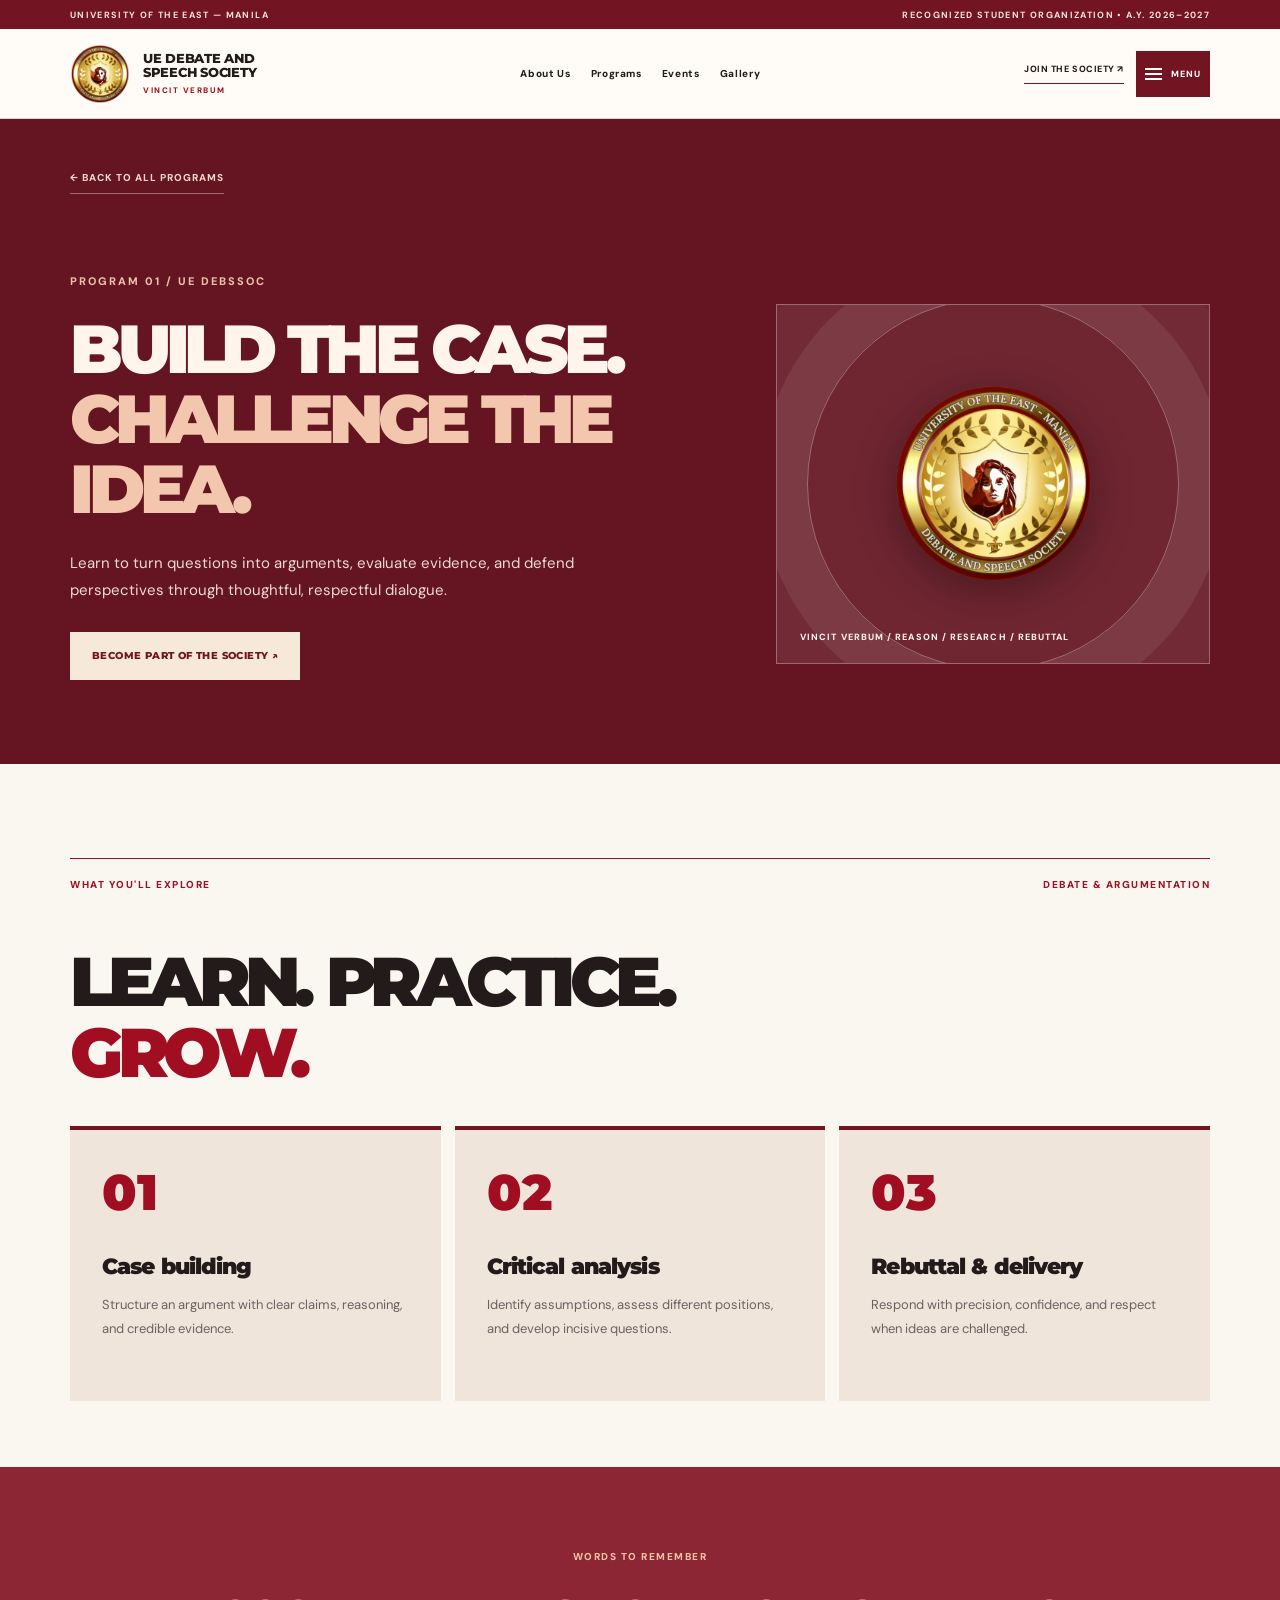
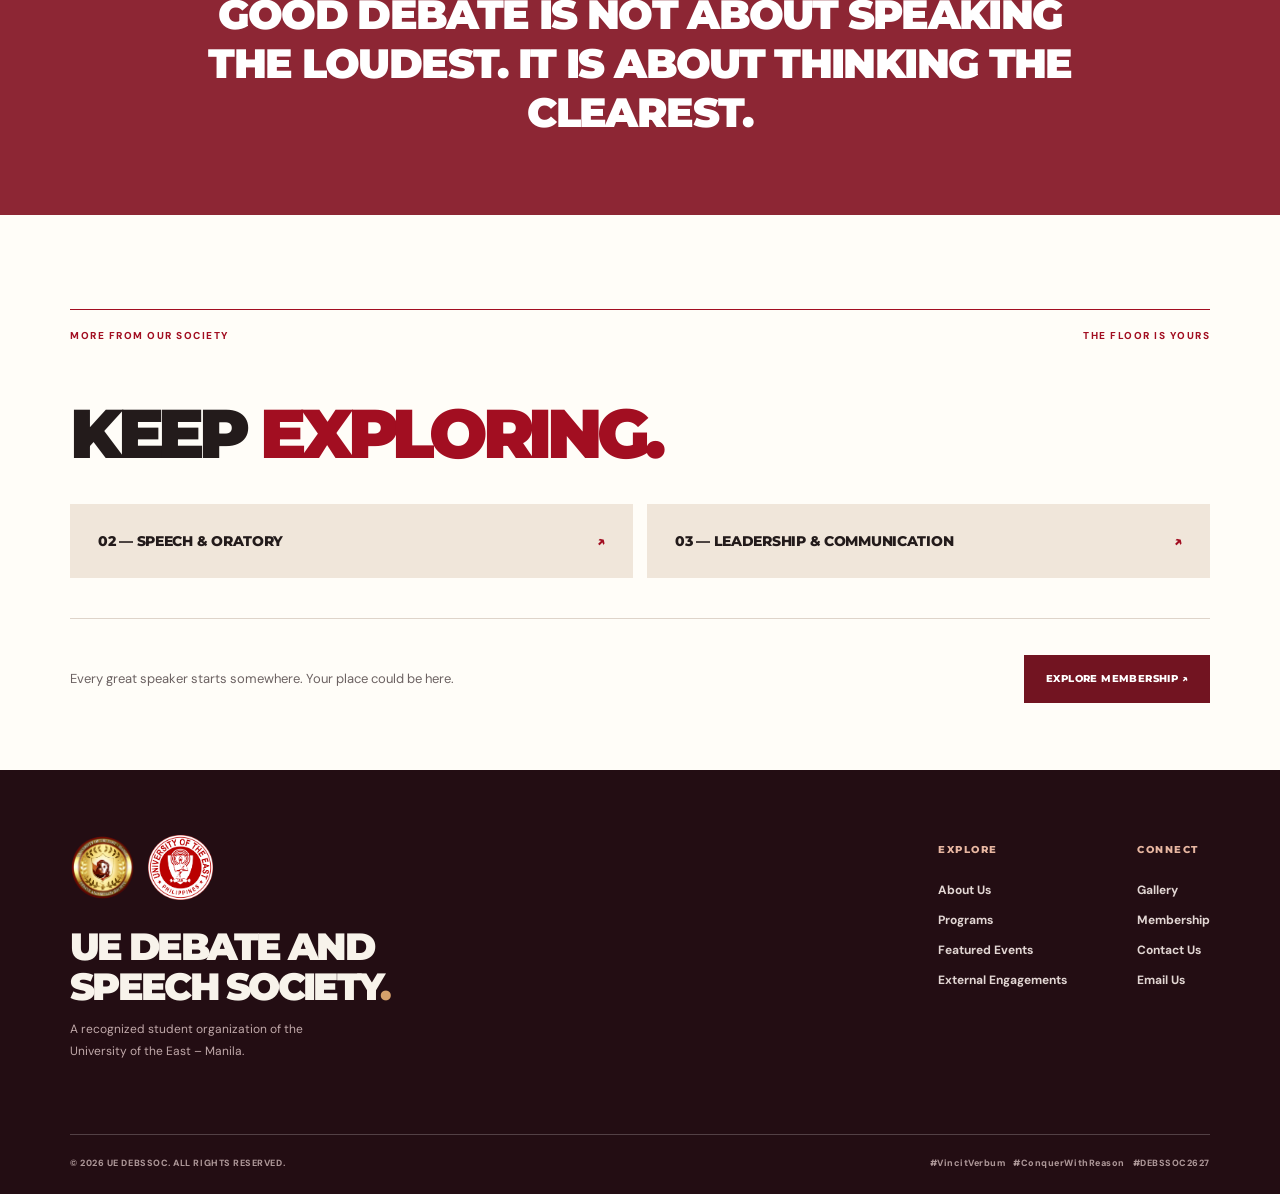
==== commit 027e558c: "Add files via upload" ====
--- a/debate.html
+++ b/debate.html
@@ -1,21 +1,17 @@
-<!doctype html><html lang="en"><head><meta charset="utf-8"><meta name="viewport" content="width=device-width,initial-scale=1"><meta name="theme-color" content="#101722"><meta name="description" content="Learn more about the UE Debate and Speech Society Debate &amp; Argumentation program."><title>Debate &amp; Argumentation | UE Debate and Speech Society</title><link rel="preconnect" href="https://fonts.googleapis.com"><link rel="preconnect" href="https://fonts.gstatic.com" crossorigin><link href="https://fonts.googleapis.com/css2?family=DM+Sans:wght@400;500;600;700&family=Outfit:wght@400;500;600;700;800&display=swap" rel="stylesheet"><link rel="stylesheet" href="styles.css"></head><body><a class="skip-link" href="#main">Skip to content</a>
-  <div class="top-strip"><span>UNIVERSITY OF THE EAST · MANILA</span><span>AY 2026–2027</span></div>
-  <header class="site-header" id="site-header">
-    <a class="brand" href="index.html#home" aria-label="UE Debate and Speech Society home"><img class="brand-logo" src="images/debssoc-logo.png" alt="" width="54" height="54"><span class="brand-name"><strong>DEBATE &amp;<br>SPEECH SOCIETY</strong><small>RECOGNIZED STUDENT ORGANIZATION · UE MANILA</small></span></a>
-    <div class="header-actions"><a class="header-join" href="index.html#membership">Join our community <span aria-hidden="true">↗</span></a><button class="menu-toggle" type="button" aria-expanded="false" aria-controls="site-menu" aria-label="Open navigation"><span></span><span></span><span class="menu-label">MENU</span></button></div>
-  </header>
-  <div class="menu-backdrop" data-close-menu></div>
-  <nav class="menu-panel" id="site-menu" aria-label="Main navigation" inert>
-    <div class="menu-panel-top"><span>EXPLORE THE SOCIETY</span><button class="menu-close" type="button" data-close-menu aria-label="Close navigation">✕</button></div>
-    <div class="menu-items"><a class="menu-link" href="index.html#home"><span>01</span>Home<span aria-hidden="true">↗</span></a>
-<a class="menu-link" href="index.html#about"><span>02</span>About us<span aria-hidden="true">↗</span></a>
-<a class="menu-link" href="index.html#programs"><span>03</span>Programs<span aria-hidden="true">↗</span></a>
-<a class="menu-link" href="index.html#events"><span>04</span>Featured events<span aria-hidden="true">↗</span></a>
-<a class="menu-link" href="index.html#engagements"><span>05</span>External engagements<span aria-hidden="true">↗</span></a>
-<a class="menu-link" href="index.html#membership"><span>06</span>Membership<span aria-hidden="true">↗</span></a>
-<a class="menu-link" href="index.html#contact"><span>07</span>Contact us<span aria-hidden="true">↗</span></a></div>
-    <div class="menu-panel-bottom"><span>WHERE VOICE MEETS PURPOSE.</span><a href="mailto:uedebssoc.mnl@gmail.com">uedebssoc.mnl@gmail.com ↗</a></div>
-  </nav><main id="main"><section class="sub-hero theme-debate"><div class="wrap sub-hero-grid"><div><a href="index.html#programs" class="back-link">← ALL PROGRAMS</a><div class="eyebrow light"><span class="eyebrow-mark"></span> PROGRAM 01 — DEBATE & ARGUMENTATION</div><h1>Build the case.<br><em>Defend the idea.</em></h1><p>Explore the discipline of meaningful disagreement. Learn to structure arguments, evaluate evidence, listen actively, and answer opposing views with confidence.</p><a href="#discover" class="btn btn-cream">Discover the program <span aria-hidden="true">↓</span></a></div><div class="sub-hero-art"><span class="art-top">UE DEBSSOC / 01</span><span class="art-symbol" aria-hidden="true">⚖</span><span class="art-focus">REASON · RESEARCH · REBUTTAL</span></div></div></section>
- <section class="section program-intro" id="discover"><div class="wrap"><div class="section-heading section-heading-split"><div><div class="eyebrow"><span class="eyebrow-mark"></span> WHAT YOU CAN EXPLORE</div><h2>Practice with<br><span class="serif-word">purpose.</span></h2></div><p>These are the core skills this program helps students explore. Session formats may vary according to announced activities.</p></div><div class="learn-grid"><article class="learn-card"><span>01</span><h3>Argument building</h3><p>Learn to craft clear claims, support them with evidence, and explain why your reasoning matters.</p></article><article class="learn-card"><span>02</span><h3>Rebuttal &amp; analysis</h3><p>Evaluate opposing arguments, identify weaknesses, and respond respectfully but decisively.</p></article><article class="learn-card"><span>03</span><h3>Practice debates</h3><p>Apply critical thinking, teamwork, and persuasive communication through structured exercises.</p></article></div></div></section>
- <section class="sub-quote"><div class="wrap"><span class="tiny-label">THE TAKEAWAY</span><h2>Think deeper. Argue better.</h2><p>Great debate is not about speaking louder. It is about listening, reasoning, and making your case count.</p></div></section>
- <section class="section more-programs"><div class="wrap"><div class="eyebrow"><span class="eyebrow-mark"></span> CONTINUE EXPLORING</div><h2>Discover more <span class="serif-word">paths.</span></h2><div class="more-links"><a href="speech.html" class="more-program"><span>02 / SPEECH & ORATORY</span><span aria-hidden="true">↗</span></a><a href="leadership.html" class="more-program"><span>03 / LEADERSHIP & COMMUNICATION</span><span aria-hidden="true">↗</span></a></div><div class="program-bottom-cta"><h3>Ready to get involved?</h3><p>Learn about membership and ask us about activities for this program.</p><a href="index.html#membership" class="btn btn-red">Explore membership <span aria-hidden="true">↗</span></a></div></div></section></main><footer class="site-footer"><div class="footer-top wrap"><div><div class="footer-identity"><a href="index.html" aria-label="Return to UE Debate and Speech Society homepage"><img class="footer-org-logo" src="images/debssoc-logo.png" alt="UE Debate and Speech Society logo" width="66" height="66"></a><a href="https://www.ue.edu.ph/" target="_blank" rel="noopener noreferrer" aria-label="University of the East website"><img class="footer-ue-logo" src="images/ue-logo.png" alt="University of the East seal" width="60" height="60"></a></div><a href="index.html" class="footer-logo">UE<span> / </span>DEBSSOC</a><p>A recognized student organization of the University of the East – Manila.<br>Empowering voices. Strengthening ideas. Building purposeful dialogue.</p></div><div class="footer-links"><div><span class="footer-head">EXPLORE</span><a href="index.html#about">About us</a><a href="index.html#programs">Our programs</a><a href="index.html#events">Featured events</a></div><div><span class="footer-head">CONNECT</span><a href="index.html#membership">Membership</a><a href="index.html#engagements">External engagements</a><a href="index.html#contact">Contact us</a></div></div></div><div class="footer-bottom wrap"><span>© <span data-year>2026</span> UE Debate and Speech Society. All rights reserved.</span><span>#VincitVerbum · #ConquerWithReason · #DEBSSOC2627</span></div></footer><script src="script.js" defer></script></body></html>+<!doctype html>
+<html lang="en"><head><meta charset="utf-8"><meta name="viewport" content="width=device-width,initial-scale=1"><meta name="theme-color" content="#6f101d"><meta name="description" content="UE Debate and Speech Society — a recognized student organization at the University of the East Manila. Explore our programs, events, and membership."><title>Debate &amp; Argumentation | UE Debate and Speech Society</title><link rel="preconnect" href="https://fonts.googleapis.com"><link rel="preconnect" href="https://fonts.gstatic.com" crossorigin><link href="https://fonts.googleapis.com/css2?family=DM+Sans:wght@400;500;600;700;800&family=Montserrat:wght@400;500;600;700;800;900&display=swap" rel="stylesheet"><link rel="stylesheet" href="styles.css"><script src="script.js" defer></script></head>
+<body><a class="skip" href="#main">Skip to content</a><div class="utility"><div class="container utility-inner"><span>UNIVERSITY OF THE EAST — MANILA</span><span>RECOGNIZED STUDENT ORGANIZATION • A.Y. 2026–2027</span></div></div>
+<header class="header"><div class="container header-inner"><a class="identity" href="index.html#home" aria-label="UE Debate and Speech Society home"><img src="images/debssoc-logo.png" alt="DebSSoc seal" width="58" height="58"><span>UE DEBATE AND<br>SPEECH SOCIETY<small>VINCIT VERBUM</small></span></a>
+<nav class="nav-desktop" aria-label="Primary navigation"><a href="index.html#about">About Us</a>
+<a href="index.html#programs">Programs</a>
+<a href="index.html#events">Events</a>
+<a href="index.html#gallery">Gallery</a></nav><div class="header-right"><a class="nav-join" href="index.html#membership">JOIN THE SOCIETY <span aria-hidden="true">↗</span></a><button type="button" class="menu-toggle" aria-label="Open navigation" aria-controls="nav-drawer" aria-expanded="false"><span class="hamburger"><b></b><b></b><b></b></span><span class="menu-label">MENU</span></button></div></div></header>
+<div class="drawer-cover" data-close-menu></div><nav class="nav-drawer" id="nav-drawer" aria-label="Expanded navigation" inert><div class="drawer-heading"><span>EXPLORE DEBSSOC</span><button type="button" class="drawer-close" aria-label="Close navigation" data-close-menu>✕</button></div><a href="index.html#home" class="drawer-link" ><span>01</span>Home<span aria-hidden="true">↗</span></a>
+<a href="index.html#about" class="drawer-link" ><span>02</span>About Us<span aria-hidden="true">↗</span></a>
+<a href="index.html#programs" class="drawer-link" ><span>03</span>Programs<span aria-hidden="true">↗</span></a>
+<a href="index.html#events" class="drawer-link" ><span>04</span>Featured Events<span aria-hidden="true">↗</span></a>
+<a href="index.html#gallery" class="drawer-link" ><span>05</span>Gallery<span aria-hidden="true">↗</span></a>
+<a href="index.html#engagements" class="drawer-link" ><span>06</span>External Engagements<span aria-hidden="true">↗</span></a>
+<a href="index.html#membership" class="drawer-link" ><span>07</span>Membership<span aria-hidden="true">↗</span></a>
+<a href="index.html#contact" class="drawer-link" ><span>08</span>Contact Us<span aria-hidden="true">↗</span></a><div class="drawer-bottom">REASON • COURAGE • ELOQUENCE<br><a href="mailto:uedebssoc.mnl@gmail.com">uedebssoc.mnl@gmail.com ↗</a></div></nav>
+<main id="main"><section class="subhero theme-debate"><div class="container"><a class="back" href="index.html#programs">← BACK TO ALL PROGRAMS</a><div class="section-kicker">PROGRAM 01 / UE DEBSSOC</div><div class="subhero-content"><div><h1>BUILD THE CASE.<br><span>CHALLENGE THE IDEA.</span></h1><p>Learn to turn questions into arguments, evaluate evidence, and defend perspectives through thoughtful, respectful dialogue.</p><a href="index.html#membership" class="button primary">BECOME PART OF THE SOCIETY ↗</a></div><div class="subhero-art"><img src="images/debssoc-logo.png" alt="DebSSoc seal"><div>VINCIT VERBUM / REASON / RESEARCH / REBUTTAL</div></div></div></div></section><section class="section learn"><div class="container"><div class="section-caption"><span>WHAT YOU'LL EXPLORE</span><span>DEBATE & ARGUMENTATION</span></div><h2>LEARN. PRACTICE.<br><span>GROW.</span></h2><div class="learn-cards"><article><span class="learn-num">01</span><h3>Case building</h3><p>Structure an argument with clear claims, reasoning, and credible evidence.</p></article><article><span class="learn-num">02</span><h3>Critical analysis</h3><p>Identify assumptions, assess different positions, and develop incisive questions.</p></article><article><span class="learn-num">03</span><h3>Rebuttal & delivery</h3><p>Respond with precision, confidence, and respect when ideas are challenged.</p></article></div></div></section><section class="quote-band"><div class="container"><span>WORDS TO REMEMBER</span><h2>GOOD DEBATE IS NOT ABOUT SPEAKING THE LOUDEST. IT IS ABOUT THINKING THE CLEAREST.</h2></div></section><section class="section related"><div class="container"><div class="section-caption"><span>MORE FROM OUR SOCIETY</span><span>THE FLOOR IS YOURS</span></div><h2>KEEP <span>EXPLORING.</span></h2><div class="related-links"><a href="speech.html">02 — SPEECH & ORATORY <span aria-hidden="true">↗</span></a><a href="leadership.html">03 — LEADERSHIP & COMMUNICATION <span aria-hidden="true">↗</span></a></div><div class="related-cta"><p>Every great speaker starts somewhere. Your place could be here.</p><a class="button primary" href="index.html#membership">EXPLORE MEMBERSHIP ↗</a></div></div></section></main><footer class="footer"><div class="container"><div class="footer-top"><div class="footer-brand"><div class="footer-logos"><img src="images/debssoc-logo.png" alt="DebSSoc seal" loading="lazy"><img src="images/ue-logo.png" alt="University of the East seal" loading="lazy"></div><h2>UE DEBATE AND<br>SPEECH SOCIETY<span>.</span></h2><p>A recognized student organization of the<br>University of the East – Manila.</p></div><div class="footer-nav"><div><strong>EXPLORE</strong><a href="index.html#about">About Us</a><a href="index.html#programs">Programs</a><a href="index.html#events">Featured Events</a><a href="index.html#engagements">External Engagements</a></div><div><strong>CONNECT</strong><a href="index.html#gallery">Gallery</a><a href="index.html#membership">Membership</a><a href="index.html#contact">Contact Us</a><a href="mailto:uedebssoc.mnl@gmail.com">Email Us</a></div></div></div><div class="footer-end"><span>© <span data-year>2026</span> UE DEBSSOC. ALL RIGHTS RESERVED.</span><span>#VincitVerbum &nbsp; #ConquerWithReason &nbsp; #DEBSSOC2627</span></div></div></footer></body></html>
--- a/styles.css
+++ b/styles.css
@@ -1,44 +1,28 @@
-/* UE DEBSSOC — DESIGN SYSTEM; edit colors here */
-:root{--ink:#101722;--ink-soft:#273444;--paper:#f7f5ee;--white:#fffefa;--red:#bd2d36;--red-dark:#97232b;--muted:#68717b;--gold:#d9ab6b;--line:#d8d7d1;--outfit:'Outfit',Arial,sans-serif;--dm:'DM Sans',Arial,sans-serif;--max:1210px}
-*{box-sizing:border-box}html{scroll-behavior:smooth;scroll-padding-top:100px}body{margin:0;background:var(--paper);font-family:var(--dm);color:var(--ink);-webkit-font-smoothing:antialiased}body.menu-open{overflow:hidden}a{color:inherit;text-decoration:none}button{font:inherit}button,a{outline-offset:4px}button{cursor:pointer}h1,h2,h3,p{margin-top:0}::selection{background:var(--red);color:white}.wrap{width:min(var(--max),calc(100% - 88px));margin-inline:auto}.skip-link{position:fixed;z-index:50;left:20px;top:-100px;background:white;color:black;padding:12px}.skip-link:focus{top:12px}
-/* Header */
-.top-strip{height:30px;background:var(--red);display:flex;align-items:center;justify-content:space-between;color:white;padding:0 max(44px,calc((100% - var(--max))/2));font-size:10px;letter-spacing:.15em;font-weight:700}.site-header{height:89px;position:sticky;top:0;z-index:20;background:rgba(247,245,238,.97);backdrop-filter:blur(16px);display:flex;align-items:center;justify-content:space-between;padding:0 max(44px,calc((100% - var(--max))/2));border-bottom:1px solid var(--line)}.brand{display:flex;align-items:center;gap:13px}.brand-badge{width:53px;height:53px;display:grid;place-items:center;background:var(--red);border:2px solid var(--red);outline:1px solid rgba(16,23,34,.22);outline-offset:3px;color:white;font:800 23px var(--outfit);letter-spacing:-.08em}.brand-name strong{display:block;font:800 15px/1.05 var(--outfit);letter-spacing:.015em}.brand-name small{font:600 8px var(--dm);letter-spacing:.16em;color:var(--muted)}.header-actions{display:flex;align-items:center;gap:25px}.header-join{font-size:12px;font-weight:700;white-space:nowrap;border-bottom:1px solid var(--ink);padding-bottom:5px}.header-join span{color:var(--red);margin-left:14px}.menu-toggle{border:0;background:var(--ink);color:white;width:99px;height:46px;display:grid;grid-template-columns:19px 1fr;grid-template-rows:15px 10px;align-content:center;column-gap:11px;padding:10px 16px;transition:background .2s}.menu-toggle:hover{background:var(--red)}.menu-toggle>span:nth-child(1),.menu-toggle>span:nth-child(2){width:18px;height:2px;background:white;align-self:end;grid-column:1}.menu-toggle>span:nth-child(2){grid-row:2;align-self:start}.menu-label{grid-column:2;grid-row:1/span 2;align-self:center;font:800 11px var(--outfit);letter-spacing:.13em}
-/* Overlay menu */
-.menu-backdrop{position:fixed;inset:0;background:rgba(3,7,12,.63);z-index:29;opacity:0;pointer-events:none;transition:opacity .25s}.menu-panel{position:fixed;top:0;right:0;height:100dvh;max-width:100%;width:515px;z-index:30;background:var(--paper);transform:translateX(102%);transition:transform .32s ease;display:flex;flex-direction:column;padding:32px 43px 25px;box-shadow:-10px 0 50px #0002;overflow:auto}.menu-open .menu-backdrop{opacity:1;pointer-events:all}.menu-open .menu-panel{transform:translateX(0)}.menu-panel-top,.menu-panel-bottom{display:flex;align-items:center;justify-content:space-between;gap:12px;font-size:10px;letter-spacing:.15em;font-weight:700}.menu-close{border:1px solid var(--line);width:43px;height:43px;background:transparent;font-size:21px}.menu-items{margin:auto 0;display:grid}.menu-link{display:grid;grid-template-columns:33px 1fr 20px;gap:10px;align-items:center;padding:14px 0;border-bottom:1px solid var(--line);font:600 clamp(23px,3.4vw,35px)/1.08 var(--outfit);letter-spacing:-.035em;transition:color .2s,padding-left .2s}.menu-link:hover{color:var(--red);padding-left:7px}.menu-link span:first-child{font:700 10px var(--dm);color:var(--red);letter-spacing:0}.menu-link span:last-child{text-align:right;color:var(--red);font-size:20px}.menu-panel-bottom{border-top:1px solid var(--line);padding-top:24px;align-items:flex-start;flex-wrap:wrap}.menu-panel-bottom a{text-transform:none;letter-spacing:0}
-/* Reusables */
-.section{padding:110px 0;scroll-margin-top:85px}.eyebrow{display:flex;align-items:center;gap:11px;color:var(--red);font:800 11px var(--outfit);letter-spacing:.16em;margin-bottom:27px}.eyebrow.light{color:#f1c6b7}.eyebrow-mark{width:18px;height:2px;background:currentColor}.section-heading{margin-bottom:48px}.section-heading h2,.membership-section h2,.more-programs h2{font:700 clamp(39px,5vw,68px)/1.05 var(--outfit);letter-spacing:-.065em;margin-bottom:0}.section-heading-split,.two-up{display:grid;grid-template-columns:1.25fr .75fr;gap:60px;align-items:end}.section-heading-split>p,.heading-side p{font-size:16px;line-height:1.9;color:var(--muted);max-width:410px;margin:0}.heading-side p{margin-bottom:24px}.serif-word{font-family:Georgia,serif;font-style:italic;font-weight:400;letter-spacing:-.075em}.text-link{font:800 12px var(--outfit);border-bottom:1px solid var(--red);padding-bottom:8px;display:inline-flex;align-items:center;gap:36px;letter-spacing:.02em}.text-link span{color:var(--red);font-size:18px}.btn{min-height:52px;padding:15px 22px;display:inline-flex;align-items:center;justify-content:space-between;gap:34px;letter-spacing:.015em;font:700 12px var(--outfit);transition:transform .2s,background .2s}.btn:hover{transform:translateY(-3px)}.btn span{font-size:17px}.btn-red{background:var(--red);color:white}.btn-red:hover{background:var(--red-dark)}.btn-ghost{border:1px solid #6f7780;color:white}.btn-ghost:hover{background:#ffffff11}.btn-cream{background:var(--paper);color:var(--ink)}.btn-cream:hover{background:#eadfcd}.tiny-label{font:800 10px var(--outfit);letter-spacing:.18em}
-/* Hero */
-.hero{background:var(--ink);color:white;position:relative;overflow:hidden}.hero-grid{display:grid;grid-template-columns:1.1fr .9fr;min-height:590px}.hero-content{padding:96px 38px 26px 0;display:flex;flex-direction:column;align-items:flex-start;position:relative;z-index:1}.hero h1{font:700 clamp(51px,6vw,84px)/1.035 var(--outfit);letter-spacing:-.07em;margin:0 0 28px;white-space:nowrap}.hero h1 em{font-family:Georgia,serif;color:#dfa89b;font-weight:400;letter-spacing:-.065em}.hero-content>p{font-size:15px;line-height:1.85;color:#b6bec7;max-width:470px;margin:0 0 32px}.hero-buttons{display:flex;gap:12px;flex-wrap:wrap}.hero-bottom{width:100%;display:flex;justify-content:space-between;margin-top:auto;padding-top:54px;font-size:10px;color:#929daa;letter-spacing:.15em}.hero-bottom span span{color:var(--gold);font-size:17px;padding-left:8px}.hero-art{position:relative;overflow:hidden;min-height:550px;background:radial-gradient(circle at 42% 51%,#a23a3e 0,#83292e 43%,#6e1f27 75%)}.hero-art-grid{position:absolute;inset:0;opacity:.16;background-image:linear-gradient(to right,#fff6 1px,transparent 1px),linear-gradient(to bottom,#fff6 1px,transparent 1px);background-size:45px 45px}.art-stamp{position:absolute;z-index:2;top:37px;left:35px;font:800 30px/.8 var(--outfit);border:1px solid #ffffff73;padding:12px 15px;color:white}.art-stamp span{font-size:9px;letter-spacing:.13em}.art-orbit{width:360px;height:360px;border:1px solid #ffffff6c;border-radius:50%;position:absolute;top:47%;left:50%;transform:translate(-50%,-50%);display:grid;place-items:center;box-shadow:0 0 0 30px #ffffff10,0 0 0 65px #ffffff0c,0 0 0 100px #ffffff08}.art-core{border:1px dashed #ffffff65;border-radius:50%;width:285px;height:285px;display:grid;place-items:center}.core-mark{font:300 300px/.7 Georgia,serif;color:#dba18d;transform:translateY(50px)}.art-big-text{position:absolute;bottom:65px;left:32px;font:800 clamp(80px,8vw,150px)/.74 var(--outfit);letter-spacing:-.095em;color:#fff7ef;text-shadow:0 8px 25px #4c161733}.art-big-text i{font-family:Georgia,serif;font-weight:400}.art-small-caption{position:absolute;right:26px;top:38px;writing-mode:vertical-rl;font-size:9px;letter-spacing:.23em;color:#ffdfd3}.art-corner-one{position:absolute;right:32px;bottom:28px;font-size:10px;color:#ffdad1;letter-spacing:.15em}.ticker{background:#dfc8a8;overflow:hidden;border-bottom:1px solid #d3b58d}.ticker-inner{display:flex;justify-content:space-around;align-items:center;gap:32px;min-width:900px;padding:14px 0;font:800 12px var(--outfit);letter-spacing:.16em}.ticker-inner b{font-weight:400;color:var(--red)}
+/* UE DebSSoc 2026–2027 — Canva-style visual system */
+:root{--bg:#f8f5ef;--cream:#f1e9df;--paper:#fffefa;--text:#231b1b;--wine:#721421;--red:#a20e21;--deep:#3e1019;--gold:#cda768;--muted:#6c6262;--line:#ded4ca;--max:1140px;--sans:'DM Sans',Arial,sans-serif;--display:'Montserrat',Arial,sans-serif}
+*{box-sizing:border-box}html{scroll-behavior:smooth;scroll-padding-top:95px}body{margin:0;background:var(--bg);color:var(--text);font-family:var(--sans);font-size:15px}a{color:inherit;text-decoration:none}button{font:inherit}img{max-width:100%}.container{max-width:var(--max);width:calc(100% - 64px);margin:auto}.skip{position:absolute;left:-9999px;z-index:9999}.skip:focus{left:20px;top:10px;background:white;padding:12px}.utility{background:var(--wine);color:#f9e3dd}.utility-inner{height:29px;display:flex;align-items:center;justify-content:space-between;font-size:9px;font-weight:700;letter-spacing:.15em}.header{background:#fffcf7;border-bottom:1px solid var(--line);position:sticky;top:0;z-index:80}.header-inner{min-height:89px;display:flex;align-items:center;justify-content:space-between;gap:24px}.identity{display:flex;align-items:center;gap:13px;flex:none}.identity img{width:60px;height:60px;object-fit:contain}.identity span{font:800 13px/1.14 var(--display);letter-spacing:-.02em}.identity small{display:block;font:800 8px/1.4 var(--sans);letter-spacing:.19em;color:var(--red);margin-top:5px}.nav-desktop{display:flex;align-items:center;justify-content:center;gap:20px}.nav-desktop a{font-size:10px;font-weight:800;white-space:nowrap;letter-spacing:.065em;transition:color .2s}.nav-desktop a:hover{color:var(--red)}.header-right{display:flex;align-items:center;gap:12px}.nav-join{font-size:9px;letter-spacing:.06em;white-space:nowrap;font-weight:800;border-bottom:1px solid var(--wine);padding-bottom:8px}.menu-toggle{width:74px;background:var(--wine);color:white;border:0;display:flex;align-items:center;gap:9px;justify-content:center;height:46px;cursor:pointer}.menu-label{font:800 9px var(--sans);letter-spacing:.11em}.hamburger{width:17px;display:grid;gap:3px}.hamburger b{height:2px;width:17px;background:currentColor;display:block}.drawer-cover{position:fixed;inset:0;z-index:84;background:#15060aba;opacity:0;pointer-events:none;transition:opacity .25s}.nav-drawer{position:fixed;right:0;top:0;bottom:0;width:min(480px,100%);background:#fff9f0;z-index:85;padding:30px 36px;display:flex;flex-direction:column;overflow:auto;transform:translateX(105%);transition:transform .25s}.menu-open{overflow:hidden}.menu-open .drawer-cover{opacity:1;pointer-events:auto}.menu-open .nav-drawer{transform:translateX(0)}.drawer-heading{display:flex;align-items:center;justify-content:space-between;color:var(--red);font:800 10px var(--display);letter-spacing:.13em;padding:0 0 25px}.drawer-close{width:40px;height:40px;border:1px solid var(--line);background:transparent;cursor:pointer;font-size:21px}.drawer-link{display:flex;align-items:center;gap:16px;padding:16px 0;border-top:1px solid #dacec1;font:800 clamp(19px,2.6vw,30px)/1.1 var(--display);letter-spacing:-.055em}.drawer-link span:first-child{font:700 10px var(--sans);color:var(--red);letter-spacing:0;width:20px}.drawer-link span:last-child{margin-left:auto;font-size:20px;color:var(--red)}.drawer-link:hover{color:var(--red)}.drawer-bottom{margin-top:auto;padding:28px 0 0;font:800 10px/2 var(--sans);letter-spacing:.1em;color:var(--muted)}.drawer-bottom a{color:var(--red);letter-spacing:0}.section{padding:94px 0 66px}.section-caption,.section-meta{display:flex;align-items:center;justify-content:space-between;font:800 10px/1.5 var(--sans);letter-spacing:.15em;color:var(--red);gap:20px}.section-caption{border-top:1px solid currentColor;padding:18px 0 0}.section-meta{margin-top:58px;border-top:1px solid var(--line);padding-top:18px;color:var(--muted);font-size:9px}.section-kicker{color:var(--red);font:800 11px var(--sans);letter-spacing:.18em}.section h2,.hero h1,.subhero h1{font-family:var(--display);font-weight:900;letter-spacing:-.077em;line-height:1.03;margin:0}.section h2{font-size:clamp(39px,5.4vw,72px)}.section h2 span,.hero h1 span,.subhero h1 span{color:var(--red)}.section p{line-height:1.85}.button{display:inline-flex;align-items:center;justify-content:space-between;gap:28px;min-height:48px;padding:0 21px;font:800 10px var(--display);letter-spacing:.04em;border:1px solid var(--wine);transition:transform .2s,background .2s,color .2s}.button:hover{transform:translateY(-2px)}.button.primary{background:var(--wine);color:white}.button.outline{background:transparent;color:var(--wine)}.button.outline:hover{background:#fff0ea}.plain-link{font:800 11px var(--display);letter-spacing:.09em;color:var(--wine);border-bottom:1px solid var(--wine);padding:0 0 7px;display:inline-flex;gap:42px}.plain-link:hover{color:var(--red)}
+/* Home hero — Canva's two-column typography/photo composition */
+.hero{padding:59px 0 20px;background:#fbf7f0;overflow:hidden}.hero-wrap{min-height:620px;display:grid;grid-template-columns:1.18fr .82fr;align-items:center;gap:46px}.hero-left{padding:13px 0 42px}.hero h1{font-size:clamp(62px,6.25vw,91px);margin:27px 0 24px}.hero .lead{font-size:15px;line-height:1.8;max-width:510px;color:#5c5050;margin:0 0 28px}.action-row{display:flex;gap:9px;flex-wrap:wrap}.hero-right{height:495px;position:relative;padding:32px 32px 42px 0}.hero-side-label{font:800 9px var(--sans);letter-spacing:.13em;position:absolute;top:0;right:0;color:var(--wine)}.photo-frame{position:relative;overflow:hidden;display:flex;flex-direction:column;align-items:center;justify-content:center;text-align:center;background:#e8ddd1;border:1px solid #c9b8a9;background-size:cover;background-position:center}.photo-frame::after{content:'';pointer-events:none;position:absolute;inset:14px;border:1px solid #ffffff75}.photo-hero{height:100%;background-color:#9a6e6b;background-image:radial-gradient(circle at 25% 25%,#d5c2b3 0%,transparent 55%),linear-gradient(145deg,#8c4c53,#4c1b26);color:#fff7ed}.photo-about{height:450px;background-color:#a78e7a;background-image:linear-gradient(135deg,#b5a295,#e0cec0);color:#5e3d39}.placeholder-glyph{font:400 115px/1 var(--display);opacity:.52}.placeholder-text{display:grid;gap:9px;font:800 13px var(--display);letter-spacing:.12em;z-index:1}.placeholder-text small{font:700 9px var(--sans);letter-spacing:.18em;opacity:.8}.has-photo .placeholder-glyph,.has-photo .placeholder-text{display:none}.hero-vertical{position:absolute;right:-27px;bottom:55px;writing-mode:vertical-rl;font:800 12px var(--display);letter-spacing:.17em;color:var(--red)}.marquee{background:var(--wine);color:#fff2e7;overflow:hidden;white-space:nowrap}.marquee-line{min-width:max-content;display:flex;align-items:center;gap:48px;height:62px;padding:0 30px;font:900 19px var(--display);letter-spacing:.12em}.marquee-line span{color:var(--gold)}
 /* About */
-.about-section{background:var(--paper)}.value-grid{display:grid;grid-template-columns:repeat(3,1fr);border-top:1px solid var(--line);border-bottom:1px solid var(--line)}.value-item{padding:33px 36px 32px 0;min-height:240px;position:relative}.value-item:not(:last-child){border-right:1px solid var(--line);margin-right:34px}.value-no{font-size:11px;color:var(--red);font-weight:700}.value-symbol{display:block;font:400 42px var(--outfit);margin:23px 0 13px;color:var(--red)}.value-item h3{font:700 23px var(--outfit);letter-spacing:-.035em;margin:0 0 9px}.value-item p{max-width:285px;font-size:13px;color:var(--muted);line-height:1.8;margin:0}
+.about{background:#f4efe6}.about-layout{display:grid;grid-template-columns:1.12fr .88fr;align-items:center;gap:85px;margin-top:65px}.about h2{margin-bottom:33px}.about-copy p{max-width:535px;color:var(--muted);font-size:15px;margin:0 0 19px}.about-copy .plain-link{margin-top:12px}.photo-about{transform:rotate(1deg)}
 /* Programs */
-.programs-section{background:#eeeae1}.program-grid{display:grid;grid-template-columns:repeat(3,1fr);gap:17px}.program-card{color:#fff;min-height:450px;padding:27px;display:flex;flex-direction:column;position:relative;overflow:hidden;transition:transform .25s,box-shadow .25s;isolation:isolate}.program-card::before{content:"";position:absolute;width:280px;height:280px;border:1px solid #fff4;border-radius:50%;top:65px;left:50%;transform:translateX(-50%);box-shadow:0 0 0 45px #ffffff0a,0 0 0 90px #ffffff08;z-index:-1}.program-card:hover{transform:translateY(-7px);box-shadow:0 19px 29px #10172222}.card-debate{background:#74272c}.card-speech{background:#1d3544}.card-lead{background:#886b54}.program-top{display:flex;align-items:center;justify-content:space-between;font-size:10px;letter-spacing:.15em;font-weight:700}.program-arrow{font-size:24px;border:1px solid #ffffff66;width:36px;height:36px;display:grid;place-items:center}.program-icon{font-size:85px;text-align:center;margin:auto;line-height:1;filter:drop-shadow(0 3px 8px #0003)}.program-bottom{margin-top:auto}.program-bottom .tiny-label{color:#ecd7c4}.program-bottom h3{font:700 clamp(29px,3vw,41px)/1.04 var(--outfit);letter-spacing:-.045em;margin:11px 0 27px}.program-cta{display:flex;justify-content:space-between;align-items:center;font:700 10px var(--outfit);letter-spacing:.13em;padding-top:16px;border-top:1px solid #ffffff70}.program-cta span{font-size:18px}
-/* Events */
-.events-section{background:var(--paper)}.event-feature{display:grid;grid-template-columns:.89fr 1.11fr;min-height:475px;background:#e9e4da}.event-visual{background:linear-gradient(135deg,#6c202b 0,#b23a3d 68%,#c75e4e);color:#fff;position:relative;min-height:435px;display:flex;align-items:center;justify-content:center;overflow:hidden}.event-visual:before,.event-visual:after{content:"";position:absolute;width:345px;height:345px;border:1px solid #ffffff66;border-radius:50%}.event-visual:after{width:250px;height:250px}.event-visual-top{position:absolute;top:34px;left:31px;font:700 13px var(--outfit);letter-spacing:.21em}.event-roman{font:800 clamp(110px,15vw,230px)/1 var(--outfit);letter-spacing:-.14em;position:relative;z-index:1;transform:translateX(-14px)}.event-roman span{font-size:36px;vertical-align:top;color:var(--gold);position:relative;left:7px;top:8px}.event-visual-bottom{position:absolute;left:31px;bottom:29px;font:800 13px/1.3 var(--outfit);letter-spacing:.16em}.event-body{padding:38px 45px 41px;display:flex;flex-direction:column;align-items:flex-start}.pill{background:#fff9f4;border:1px solid #d8c2b8;color:#91343a;border-radius:100px;padding:8px 13px;font:700 10px var(--outfit);letter-spacing:.09em;display:inline-flex;align-items:center;gap:9px}.pill-dot{width:7px;height:7px;background:var(--red);border-radius:50%}.event-body-content{margin:auto 0}.event-body-content .tiny-label{color:var(--red)}.event-body h3{font:700 clamp(34px,4vw,51px)/1.05 var(--outfit);letter-spacing:-.065em;margin:14px 0 16px}.event-body h3 em{font-family:Georgia,serif;font-weight:400}.event-body-content>p{font-size:13px;line-height:1.8;color:var(--muted);max-width:410px;margin:0 0 22px}.event-detail{display:flex;gap:18px;padding:10px 0;border-bottom:1px solid #d5d0c6;align-items:baseline;font-size:11px}.event-detail>span{min-width:63px;font-size:9px;color:var(--red);font-weight:800;letter-spacing:.1em}.event-detail strong{font-weight:600}.event-body>.text-link{margin-top:20px}.subtle-note{font-size:12px;color:var(--muted);margin-top:20px}
-/* External engagements */
-.engagements-section{background:#eeeae1}.engagement-grid{display:grid;grid-template-columns:1.15fr .85fr;gap:18px}.engagement-feature{background:white;display:grid;grid-template-columns:1fr 1fr;min-height:386px}.engagement-graphic{position:relative;background:#212f3b;overflow:hidden;color:white;padding:28px;display:flex;flex-direction:column;justify-content:space-between}.engagement-graphic>span{font:800 10px/1.5 var(--outfit);letter-spacing:.18em;color:#c5bec1}.engagement-graphic strong{font:800 clamp(33px,3.9vw,58px)/.93 var(--outfit);letter-spacing:-.06em;position:relative;z-index:2}.engagement-graphic strong span{color:var(--red)}.engagement-line{height:280px;width:280px;border:1px solid #a5b2b96e;border-radius:50%;position:absolute;right:-120px;bottom:-70px;box-shadow:0 0 0 37px #ffffff08,0 0 0 75px #ffffff06}.engagement-feature-copy{padding:31px 25px;display:flex;flex-direction:column;align-items:flex-start}.engagement-feature-copy .tiny-label{color:var(--red)}.engagement-feature-copy h3{font:700 30px/1.1 var(--outfit);letter-spacing:-.04em;margin:28px 0 15px}.engagement-feature-copy p,.engagement-mini p{font-size:13px;line-height:1.8;color:var(--muted)}.detail-chip{margin-top:auto;border:1px solid var(--line);padding:9px;font-size:9px;letter-spacing:.12em;font-weight:700}.engagement-side{display:grid;grid-template-rows:1fr 1fr;gap:17px}.engagement-mini{background:#dcd2c2;padding:25px 28px;position:relative;min-height:184px}.engagement-mini.dark{background:#bd2d36;color:white}.engagement-mini>span:first-child{font:800 10px var(--outfit);letter-spacing:.14em}.engagement-mini h3{font:700 22px var(--outfit);letter-spacing:-.035em;margin:18px 0 7px}.engagement-mini p{max-width:340px;margin:0}.engagement-mini.dark p{color:#f7dbdc}.engagement-mini>span:last-child{position:absolute;right:23px;bottom:19px;font-size:21px}
+.programs{background:#fdfbf6}.section-head-row{display:flex;align-items:end;justify-content:space-between;gap:25px;margin:53px 0 42px}.section-head-row h2{max-width:820px}.section-head-row p{width:250px;flex:none;color:var(--muted);font-size:12px;margin-bottom:8px}.program-cards{display:grid;grid-template-columns:repeat(3,1fr);gap:16px}.program-item{display:flex;flex-direction:column;border:1px solid var(--line);padding:32px;background:#f3ede4;min-height:365px;transition:background .2s,transform .2s;position:relative}.program-item:nth-child(2){background:#ead8cf}.program-item:nth-child(3){background:#ede5d5}.program-item:hover{transform:translateY(-5px);background:#f1dacc}.program-n{font:900 58px var(--display);line-height:1;color:var(--wine);letter-spacing:-.07em}.program-symbol{font-size:40px;align-self:flex-end;line-height:1;margin:-40px 0 27px;color:var(--red)}.program-item h3{font:900 clamp(20px,2.15vw,29px)/1.2 var(--display);letter-spacing:-.05em;margin:0 0 16px}.program-item p{color:#655454;font-size:12px;line-height:1.9;margin:0 0 26px}.program-link{font:800 10px var(--display);letter-spacing:.12em;color:var(--wine);border-top:1px solid #a38c82;padding-top:16px;margin-top:auto;display:flex;justify-content:space-between}.program-link b{font-size:19px}
+/* Event */
+.event{background:#f2e7df}.event-layout{display:grid;grid-template-columns:1.15fr .85fr;gap:72px;align-items:center;margin-top:58px}.event-copy h2{font-size:clamp(62px,7.1vw,95px);margin:25px 0 16px}.event-copy h3{font:700 28px Georgia,serif;font-style:italic;color:var(--wine);margin:0 0 32px}.event-copy p{max-width:510px;font-size:15px;color:var(--muted)}.event-pill{display:inline-block;border:1px solid var(--wine);color:var(--wine);font:800 11px var(--sans);letter-spacing:.045em;padding:14px;margin:20px 0 32px}.event-photo{height:480px;background-color:#5c1822;background-image:linear-gradient(145deg,#a2484f,#3e0e1b);color:#fbebde}
+/* Gallery */
+.gallery{background:#fffdf9}.gallery h2{margin:52px 0 15px}.gallery-lead{max-width:650px;color:var(--muted);margin:0 0 40px}.gallery-grid{display:grid;grid-template-columns:repeat(3,1fr);grid-auto-rows:225px;gap:12px}.gallery-photo{background-image:linear-gradient(145deg,#b8a18f,#775c57);color:white}.gallery-photo:nth-child(2){background-image:linear-gradient(145deg,#804757,#3c1d26)}.gallery-photo:nth-child(3){background-image:linear-gradient(145deg,#c9b099,#866d63)}.gallery-photo:nth-child(4){background-image:linear-gradient(145deg,#805b54,#321c24)}.gallery-photo:nth-child(5){background-image:linear-gradient(145deg,#b69c72,#5b392b)}.gallery-photo:nth-child(6){background-image:linear-gradient(145deg,#bba8a0,#764a4a)}.gallery-photo>span{position:absolute;top:16px;left:19px;font:800 10px var(--sans);letter-spacing:.08em}.gallery-photo .placeholder-text strong{font-size:11px}.gallery-photo .placeholder-text small{font-size:9px}
+/* Engagements */
+.engagements{background:var(--deep);color:#fff7ed}.engagements .section-caption{color:#e2a9a6}.engagement-layout{display:grid;grid-template-columns:1.1fr .9fr;gap:65px;margin-top:66px}.engagements h2 span{color:#e2a9a6}.engagement-layout>div>p{max-width:570px;color:#e8d4d0;font-size:15px;margin:29px 0}.engagements .plain-link{color:#f8c7b0;border-color:#f8c7b0}.engagement-panel{background:#7f2835;padding:43px;min-height:325px;display:flex;flex-direction:column}.engagement-tag{font:800 10px var(--sans);letter-spacing:.16em;color:#ffccad}.engagement-panel h3{font:900 37px/1.1 var(--display);letter-spacing:-.05em;margin:38px 0 12px}.engagement-panel p{font-size:13px;color:#f3dfda;margin:0}.engagement-small{font:800 9px var(--sans);letter-spacing:.13em;color:#e9b6a5;margin-top:auto}
 /* Membership */
-.membership-section{background:#152535;color:white;overflow:hidden}.membership-grid{display:grid;grid-template-columns:1.1fr .9fr;gap:50px;align-items:center}.membership-section h2{font-size:clamp(47px,5.7vw,75px)}.membership-section h2 .serif-word{color:#e7baa4}.membership-grid>div:first-child>p{max-width:440px;color:#b7c4cd;line-height:1.8;font-size:15px;margin:26px 0}.membership-points{display:grid;gap:11px;margin-bottom:32px}.membership-points span{color:#e2e4e5;font-size:12px}.membership-points b{color:#e5aa98;margin-right:15px}.membership-grid small{display:block;color:#a9b7c0;font-size:11px;max-width:410px;line-height:1.6;margin-top:15px}.membership-art{height:450px;position:relative;display:flex;align-items:center;justify-content:center;isolation:isolate}.membership-art::before{content:"";position:absolute;inset:25px 0;background:linear-gradient(135deg,#ba333c,#6a2938);transform:rotate(7deg);z-index:-2}.membership-art>span{z-index:2;font:800 clamp(35px,4.7vw,68px)/.96 var(--outfit);text-align:center;letter-spacing:-.06em}.ring{position:absolute;border:1px solid #ffffff57;border-radius:50%;width:320px;height:320px;z-index:-1}.ring.two{width:240px;height:240px;transform:rotate(-35deg);border-style:dashed}.membership-sticker{position:absolute;top:14px;right:-6px;border-radius:50%;background:var(--gold);width:87px;height:87px;color:var(--ink);display:grid;place-items:center;transform:rotate(15deg);font:800 19px/1 var(--outfit);text-align:center}
+.membership{background:#f6eadb}.membership-layout{display:grid;grid-template-columns:1fr .88fr;gap:70px;align-items:center;margin-top:47px}.membership h2{font-size:clamp(54px,6vw,78px);margin:20px 0 23px}.membership p{max-width:480px;color:var(--muted)}.membership .button{margin:18px 0 2px}.membership .small-note{font-size:11px;max-width:330px}.membership-art{height:410px;background:var(--wine);color:white;display:flex;align-items:center;justify-content:center;position:relative;overflow:hidden}.membership-art::before,.membership-art::after{content:'';position:absolute;width:320px;height:320px;border:1px solid #ffe1c37a;border-radius:50%}.membership-art::after{width:430px;height:430px}.membership-art img{position:relative;width:205px;height:205px;z-index:2;object-fit:contain;filter:drop-shadow(0 7px 15px #0005)}.membership-orbit{position:absolute;right:20px;top:10px;font-size:85px;color:#f0ca92}.membership-art-footer{position:absolute;left:24px;bottom:25px;font:900 13px var(--display);letter-spacing:.2em}
 /* Contact */
-.contact-section{background:var(--paper)}.contact-grid{display:grid;grid-template-columns:1fr .7fr;gap:25px}.contact-main{background:var(--red);color:white;padding:37px;min-height:295px;display:flex;flex-direction:column;align-items:flex-start}.contact-main .tiny-label{color:#ffdfd8}.contact-email{font:700 clamp(30px,4vw,55px)/1.1 var(--outfit);letter-spacing:-.06em;margin:28px 0 15px;overflow-wrap:anywhere}.contact-email span{font-size:25px;vertical-align:top}.contact-main p{font-size:12px;line-height:1.8;color:#f6dddd;max-width:330px}.copy-btn{margin-top:auto;background:none;border:0;border-bottom:1px solid #fff8;color:white;padding:0 0 8px;font:700 11px var(--outfit)}.copy-btn span{margin-left:26px}.contact-aside{background:#e8e3d9;padding:37px}.contact-aside .tiny-label{color:var(--red)}.contact-aside h3{font:700 27px/1.2 var(--outfit);letter-spacing:-.04em;margin:30px 0 13px}.contact-aside p{font-size:13px;line-height:1.8;color:var(--muted);max-width:380px}.contact-tags{display:flex;flex-wrap:wrap;gap:8px;margin-top:40px}.contact-tags span{font-size:10px;border:1px solid #cfc9bf;padding:9px}
+.contact{background:#fefaf2}.contact-layout{margin-top:50px;display:grid;grid-template-columns:1fr 1fr;gap:62px}.contact h2{font-size:clamp(45px,4.8vw,66px)}.contact p{color:var(--muted);max-width:440px}.contact-panel{border:1px solid var(--line);padding:37px;background:#efe3d8;display:flex;flex-direction:column;min-height:240px}.contact-panel>span:first-child{font:800 10px var(--display);letter-spacing:.12em;color:var(--red)}.email-link{font:900 clamp(18px,2vw,28px) var(--display);letter-spacing:-.04em;overflow-wrap:anywhere;margin:29px 0}.email-link:hover{color:var(--red)}.copy-email{background:transparent;border:0;border-bottom:1px solid var(--wine);text-align:left;font:800 11px var(--sans);padding:0 0 8px;color:var(--wine);align-self:flex-start;cursor:pointer}.social-line{display:flex;justify-content:space-between;gap:15px;margin-top:auto;padding-top:25px;color:var(--muted);font:800 9px var(--sans);letter-spacing:.06em}
 /* Footer */
-.site-footer{background:#0e1721;color:#e5e9ec;padding:68px 0 26px}.footer-top{display:flex;justify-content:space-between;gap:50px;padding-bottom:75px}.footer-logo{font:800 clamp(25px,3vw,43px) var(--outfit);letter-spacing:-.06em}.footer-logo span{color:var(--red)}.footer-top p{font-size:13px;line-height:1.8;color:#a7b1b7}.footer-links{display:flex;gap:75px}.footer-links>div{display:flex;flex-direction:column;gap:15px}.footer-head{color:var(--gold);font:800 10px var(--outfit);letter-spacing:.15em;margin-bottom:9px}.footer-links a{font-size:12px;color:#d1d7db}.footer-links a:hover{color:white}.footer-bottom{border-top:1px solid #ffffff30;display:flex;gap:20px;justify-content:space-between;padding-top:23px;font-size:10px;color:#a0abb3}
-/* Program subpages */
-.sub-hero{background:#6b272f;color:white;overflow:hidden}.sub-hero.theme-speech{background:#20394a}.sub-hero.theme-lead{background:#725843}.sub-hero-grid{min-height:560px;display:grid;grid-template-columns:1.2fr .8fr;gap:45px;align-items:center}.back-link{display:inline-block;font:700 11px var(--outfit);letter-spacing:.13em;margin:0 0 65px;color:#f9dad7}.sub-hero .eyebrow{margin-bottom:25px}.sub-hero h1{font:700 clamp(52px,5.6vw,77px)/1.04 var(--outfit);letter-spacing:-.065em;margin:0 0 27px}.sub-hero h1 em{font:400 1em Georgia,serif;color:#f0c8b4;letter-spacing:-.065em}.sub-hero p{font-size:15px;line-height:1.85;color:#f0dad7;max-width:520px;margin-bottom:30px}.sub-hero-art{height:410px;position:relative;border:1px solid #ffffff70;background:#ffffff12;display:grid;place-items:center;overflow:hidden}.sub-hero-art::before,.sub-hero-art::after{content:"";position:absolute;width:330px;height:330px;border-radius:50%;border:1px solid #ffffff55;box-shadow:0 0 0 37px #ffffff12,0 0 0 80px #ffffff08}.sub-hero-art::after{width:210px;height:210px;box-shadow:none}.sub-hero-art .art-top{position:absolute;top:25px;left:26px;font:800 11px var(--outfit);letter-spacing:.15em}.art-symbol{font-size:150px;z-index:2;position:relative}.art-focus{position:absolute;bottom:25px;left:26px;font:700 10px var(--outfit);letter-spacing:.13em}.learn-grid{display:grid;grid-template-columns:repeat(3,1fr);gap:16px}.learn-card{background:white;border-top:3px solid var(--red);padding:34px 29px;min-height:257px}.learn-card>span{font:800 12px var(--outfit);color:var(--red)}.learn-card h3{font:700 26px var(--outfit);letter-spacing:-.04em;margin:50px 0 14px}.learn-card p{font-size:13px;line-height:1.8;color:var(--muted)}.sub-quote{padding:85px 0;background:#20303c;color:white;text-align:center}.sub-quote .tiny-label{color:#e1ae95}.sub-quote h2{font:700 clamp(33px,4vw,52px) var(--outfit);letter-spacing:-.05em;margin:16px 0}.sub-quote p{max-width:650px;margin:auto;line-height:1.8;color:#c4cdd1}.more-programs{background:#eeeae1}.more-programs h2{margin-bottom:34px}.more-links{display:grid;grid-template-columns:1fr 1fr;gap:16px}.more-program{background:white;padding:26px;display:flex;align-items:center;justify-content:space-between;font:800 13px var(--outfit);letter-spacing:.04em;transition:background .2s}.more-program:hover{background:#e1d6c9}.more-program span:last-child{font-size:24px;color:var(--red)}.program-bottom-cta{margin-top:53px;border-top:1px solid var(--line);padding-top:36px;display:flex;align-items:center;gap:25px}.program-bottom-cta h3{font:700 24px var(--outfit);letter-spacing:-.04em;margin:0}.program-bottom-cta p{font-size:12px;color:var(--muted);max-width:275px;margin:0}.program-bottom-cta .btn{margin-left:auto}
-/* Responsive */
-@media(max-width:1060px){.wrap{width:min(var(--max),calc(100% - 56px))}.site-header{padding:0 28px}.top-strip{padding:0 28px}.hero-grid{grid-template-columns:1fr .8fr}.hero h1{font-size:clamp(48px,6vw,69px)}.program-card{min-height:420px;padding:22px}.program-bottom h3{font-size:31px}.engagement-feature{grid-template-columns:1fr}.engagement-graphic{min-height:265px}.engagement-feature-copy{min-height:230px}.engagement-grid{grid-template-columns:1.2fr .8fr}}
-@media(max-width:760px){.wrap{width:calc(100% - 36px)}.section{padding:74px 0}.top-strip{padding:0 18px;font-size:8px;letter-spacing:.1em}.site-header{height:75px;padding:0 19px}.brand-badge{width:43px;height:43px;font-size:19px}.brand-name strong{font-size:12px}.brand-name small{font-size:7px}.header-join{display:none}.menu-toggle{width:83px;height:40px;padding:8px 12px}.menu-panel{padding:28px 24px}.hero-grid{display:block}.hero-content{padding:79px 0 30px;min-height:470px}.hero h1{font-size:clamp(43px,8.2vw,67px)}.hero-content>p{font-size:14px}.hero-bottom{padding-top:45px}.hero-art{min-height:400px}.art-orbit{width:275px;height:275px}.art-core{width:200px;height:200px}.core-mark{font-size:235px}.art-big-text{font-size:110px}.section-heading-split,.two-up{grid-template-columns:1fr;gap:20px}.section-heading h2,.membership-section h2{font-size:clamp(39px,7vw,57px)}.section-heading-split>p,.heading-side p{font-size:14px}.value-grid{grid-template-columns:1fr}.value-item{padding:25px 0;min-height:unset}.value-item:not(:last-child){border-right:0;border-bottom:1px solid var(--line);margin-right:0}.value-symbol{margin:14px 0 8px}.program-grid{grid-template-columns:1fr}.program-card{min-height:345px}.program-icon{font-size:70px}.program-bottom h3{font-size:35px}.event-feature{grid-template-columns:1fr}.event-visual{min-height:360px}.event-body{min-height:390px;padding:30px 25px}.event-body-content{margin:26px 0}.engagement-grid,.membership-grid,.contact-grid{grid-template-columns:1fr}.engagement-feature{grid-template-columns:1fr 1fr}.engagement-graphic{min-height:340px}.engagement-side{grid-template-columns:1fr 1fr;grid-template-rows:auto}.membership-grid{gap:38px}.membership-art{height:350px}.membership-art::before{inset:20px 13px}.membership-art>span{font-size:50px}.footer-top{flex-direction:column;gap:33px;padding-bottom:40px}.footer-links{justify-content:flex-start;gap:60px}.footer-bottom{flex-direction:column}.sub-hero-grid{grid-template-columns:1fr;padding-top:55px;padding-bottom:60px;gap:44px}.back-link{margin-bottom:40px}.sub-hero-art{height:285px}.art-symbol{font-size:110px}.learn-grid{grid-template-columns:1fr}.learn-card{min-height:unset}.learn-card h3{margin:25px 0 12px}.program-bottom-cta{align-items:flex-start;flex-direction:column}.program-bottom-cta .btn{margin-left:0}}
-@media(max-width:480px){.top-strip span:last-child{display:none}.hero h1{font-size:clamp(37px,10vw,47px);white-space:normal}.hero-buttons{width:100%}.hero-buttons .btn{width:100%}.hero-bottom span{font-size:9px}.hero-art{min-height:335px}.art-big-text{font-size:87px}.art-stamp{left:20px;top:20px}.event-visual{min-height:310px}.event-roman{font-size:140px}.engagement-feature{grid-template-columns:1fr}.engagement-graphic{min-height:300px}.engagement-side{grid-template-columns:1fr}.membership-art{height:290px}.membership-art>span{font-size:40px}.membership-sticker{right:0;width:70px;height:70px;font-size:15px}.contact-main,.contact-aside{padding:25px}.contact-email{font-size:clamp(26px,7vw,38px)}.footer-links{gap:34px}.more-links{grid-template-columns:1fr}.more-program{font-size:11px}.sub-hero h1{font-size:45px}.sub-hero-art{height:250px}.menu-link{font-size:25px;padding:13px 0}}
-@media(prefers-reduced-motion:reduce){html{scroll-behavior:auto}*,*::before,*::after{transition:none!important;animation:none!important}}
-
-/* Official institutional branding — 2026 update */
-.brand-logo{width:54px;height:54px;flex:none;object-fit:contain;display:block;filter:drop-shadow(0 2px 3px #0000000d)}
-.brand-name{min-width:0}
-.brand-name small{display:block;max-width:310px;line-height:1.4;font-size:8px;letter-spacing:.07em;margin-top:4px}
-.official-seal{top:29px;left:27px;padding:0;border:0;background:transparent;font-size:initial;line-height:normal}
-.official-seal img{width:83px;height:83px;object-fit:contain;display:block;filter:drop-shadow(0 6px 12px #0003)}
-.footer-identity{display:flex;align-items:center;gap:15px;margin-bottom:22px}
-.footer-identity img{display:block;object-fit:contain;filter:drop-shadow(0 3px 8px #0004)}
-.footer-org-logo{width:68px;height:68px}.footer-ue-logo{width:61px;height:61px}
-@media(max-width:760px){.brand-logo{width:44px;height:44px}.brand-name small{max-width:215px;font-size:7px;letter-spacing:.015em}.official-seal{top:22px;left:18px}.official-seal img{width:69px;height:69px}}
-@media(max-width:380px){.brand{gap:7px}.brand-logo{width:40px;height:40px}.brand-name strong{font-size:11px}.brand-name small{font-size:6.5px;max-width:165px}.site-header{padding-left:12px;padding-right:12px}}
+.footer{background:#230d13;color:#f8f3eb;padding:65px 0 25px}.footer-top{display:flex;justify-content:space-between;gap:50px}.footer-logos{display:flex;align-items:center;gap:13px}.footer-logos img{width:65px;height:65px;object-fit:contain}.footer-brand h2{font:900 clamp(26px,3vw,42px)/1.05 var(--display);letter-spacing:-.07em;margin:27px 0 10px}.footer-brand h2 span{color:#d5a06b}.footer-brand p{font-size:12px;line-height:1.8;color:#c1a9aa}.footer-nav{display:flex;gap:70px;padding-top:8px}.footer-nav>div{display:flex;flex-direction:column;gap:14px}.footer-nav strong{font:800 10px var(--display);letter-spacing:.15em;color:#e7b6a1;margin-bottom:12px}.footer-nav a{font:700 12px var(--sans);color:#e2d6d3}.footer-nav a:hover{color:#fff}.footer-end{border-top:1px solid #ffffff36;margin-top:60px;padding-top:22px;display:flex;justify-content:space-between;gap:24px;color:#ad9798;font:800 9px var(--sans);letter-spacing:.06em}
+/* Program details */
+.subhero{background:#641521;color:#fff5ec;padding:47px 0 84px}.subhero.theme-speech{background:#593141}.subhero.theme-leadership{background:#49382f}.back{display:inline-block;color:#f1d6c8;font:800 10px var(--sans);letter-spacing:.1em;border-bottom:1px solid #f1d6c870;padding:0 0 9px;margin:4px 0 80px}.subhero .section-kicker{color:#eac0ab}.subhero-content{display:grid;grid-template-columns:1.2fr .8fr;gap:55px;align-items:center}.subhero h1{font-size:clamp(47px,5.3vw,74px);margin:26px 0}.subhero h1 span{color:#f2c7ae}.subhero p{max-width:520px;font-size:15px;line-height:1.8;color:#efdad4;margin-bottom:28px}.subhero .button.primary{background:#f7e9d9;border-color:#f7e9d9;color:var(--wine)}.subhero-art{height:360px;background:#ffffff12;border:1px solid #ffffff50;position:relative;display:flex;justify-content:center;align-items:center;overflow:hidden}.subhero-art::before{content:'';position:absolute;width:370px;height:370px;border:1px solid #ffffff52;border-radius:50%;box-shadow:0 0 0 46px #ffffff12,0 0 0 90px #ffffff06}.subhero-art img{width:205px;z-index:2;filter:drop-shadow(0 10px 20px #0005)}.subhero-art div{position:absolute;bottom:20px;left:23px;right:23px;font:800 9px var(--sans);letter-spacing:.12em;z-index:2}.learn{background:#faf6f0}.learn h2{margin:54px 0 38px}.learn-cards{display:grid;grid-template-columns:repeat(3,1fr);gap:14px}.learn-cards article{background:#efe5da;padding:32px;min-height:275px;border-top:4px solid var(--wine)}.learn-num{font:900 50px var(--display);color:var(--red)}.learn-cards h3{font:900 22px var(--display);letter-spacing:-.04em;margin:30px 0 12px}.learn-cards p{color:var(--muted);font-size:13px}.quote-band{background:#8d2634;color:white;text-align:center;padding:78px 0}.quote-band span{font:800 10px var(--sans);letter-spacing:.15em;color:#f2c2a7}.quote-band h2{font:900 clamp(28px,3.2vw,44px)/1.2 var(--display);letter-spacing:-.04em;max-width:880px;margin:25px auto 0}.related{background:#fffdf8}.related h2{margin:55px 0 34px}.related-links{display:grid;grid-template-columns:1fr 1fr;gap:14px}.related-links a{display:flex;justify-content:space-between;gap:15px;padding:28px;background:#f0e6da;font:800 14px var(--display);letter-spacing:-.02em}.related-links a:hover{background:#e7d3c3}.related-links span{color:var(--red)}.related-cta{border-top:1px solid var(--line);padding-top:35px;display:flex;align-items:center;justify-content:space-between;gap:20px;margin-top:40px}.related-cta p{font-size:13px;color:var(--muted)}
+@media(max-width:1180px){.nav-desktop{display:none}.hero h1{font-size:clamp(57px,7vw,82px)}.hero-wrap{gap:28px}.section-head-row{align-items:start}.section-head-row h2{font-size:clamp(45px,5.2vw,65px)}}
+@media(max-width:850px){.container{width:calc(100% - 44px)}.utility-inner{font-size:8px}.header-inner{min-height:76px}.identity img{width:51px;height:51px}.hero{padding-top:45px}.hero-wrap{grid-template-columns:1fr}.hero-left{padding:0}.hero h1{font-size:clamp(55px,8.6vw,87px)}.hero-right{height:420px;max-width:580px;width:100%;padding-right:20px}.hero-vertical{right:-10px}.about-layout,.event-layout,.membership-layout,.engagement-layout,.contact-layout,.subhero-content{grid-template-columns:1fr;gap:35px}.about-layout{margin-top:42px}.photo-about{max-width:670px;width:100%;height:400px}.event-photo{height:420px;max-width:600px}.program-cards{grid-template-columns:repeat(2,1fr)}.section-head-row{display:block}.section-head-row p{width:auto;max-width:520px}.gallery-grid{grid-template-columns:repeat(2,1fr)}.membership-art{max-width:600px}.footer-top{flex-direction:column}.footer-nav{padding-top:0}.subhero-art{height:310px}.learn-cards{grid-template-columns:1fr}.learn-cards article{min-height:0}.related-links{grid-template-columns:1fr}}
+@media(max-width:600px){.container{width:calc(100% - 34px)}.utility-inner span:last-child{display:none}.header-inner{min-height:74px}.identity img{width:46px;height:46px}.identity span{font-size:11px}.identity small{font-size:7px}.nav-join{display:none}.menu-toggle{width:74px}.section{padding:67px 0 45px}.section-caption,.section-meta{font-size:8px;letter-spacing:.1em}.section h2{font-size:clamp(39px,10vw,56px)}.hero h1{font-size:clamp(48px,11.8vw,72px);margin:19px 0}.hero .lead{font-size:14px}.action-row .button{width:100%}.hero-right{height:350px;padding:25px 18px 30px 0}.hero-vertical{font-size:9px;right:-3px}.marquee-line{height:48px;font-size:13px;gap:22px}.photo-about{height:290px}.about-layout{gap:24px}.about-copy p{font-size:14px}.program-cards{grid-template-columns:1fr}.program-item{min-height:330px}.program-symbol{margin:-35px 0 20px}.section-head-row{margin:38px 0 26px}.event-copy h2{font-size:clamp(55px,14vw,77px)}.event-copy h3{font-size:24px}.event-photo{height:350px}.gallery-grid{grid-template-columns:repeat(2,1fr);grid-auto-rows:150px;gap:8px}.gallery-photo .placeholder-text strong{font-size:9px}.gallery-photo .placeholder-text small{font-size:7px}.gallery-photo::after{inset:6px}.gallery-photo>span{top:10px;left:10px}.engagement-layout{margin-top:45px}.engagement-panel{padding:26px}.engagement-panel h3{font-size:29px}.membership h2{font-size:clamp(45px,12.5vw,65px)}.membership-art{height:300px}.membership-art img{width:175px}.contact-layout{margin-top:35px}.contact-panel{padding:24px;min-height:240px}.social-line{flex-direction:column}.footer{padding-top:48px}.footer-logos img{width:56px;height:56px}.footer-nav{gap:40px}.footer-end{flex-direction:column}.subhero{padding-bottom:60px}.back{margin-bottom:50px}.subhero h1{font-size:clamp(42px,11vw,60px)}.subhero-art{height:260px}.subhero-art img{width:155px}.related-cta{align-items:flex-start;flex-direction:column}}
+@media(max-width:365px){.identity img{width:38px;height:38px}.identity span{font-size:9px}.menu-toggle{width:62px}.hero h1{font-size:44px}.drawer-link{font-size:21px}}
+@media(prefers-reduced-motion:reduce){html{scroll-behavior:auto}*,*::before,*::after{transition:none!important}}
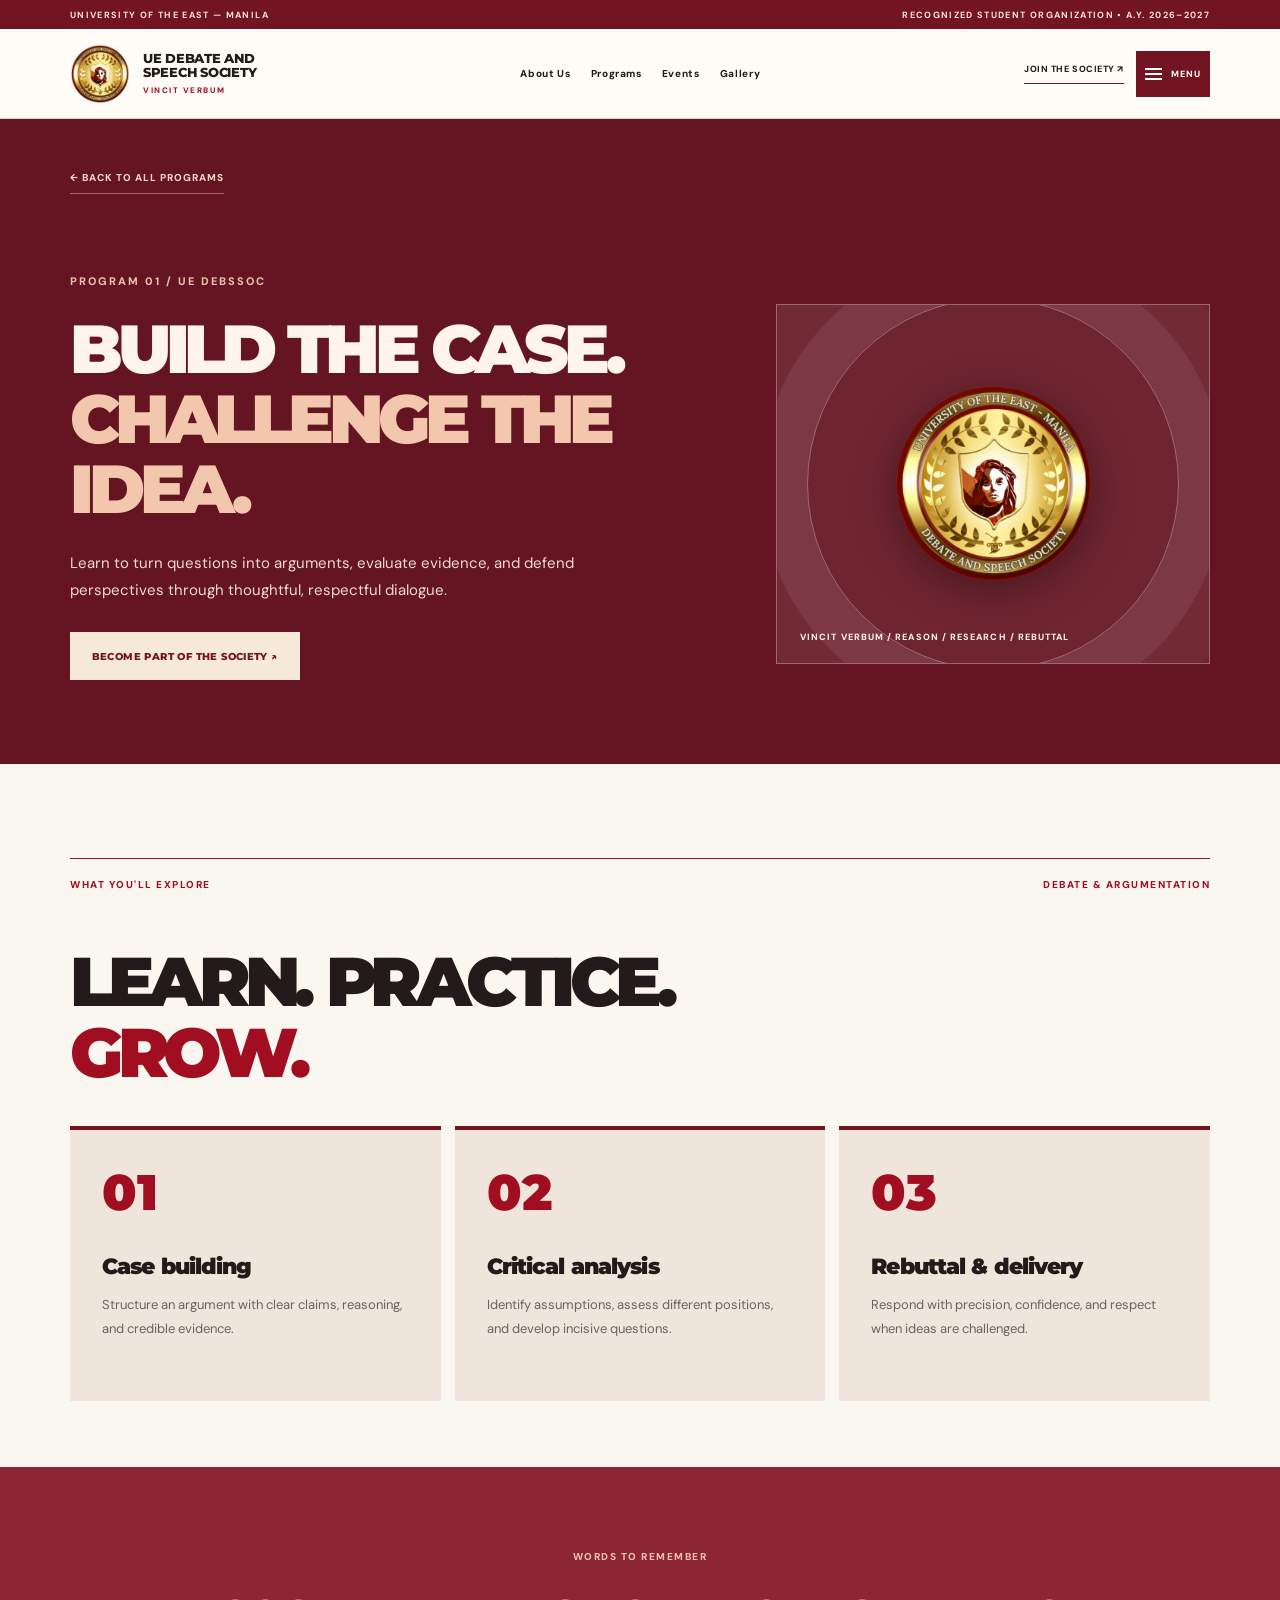
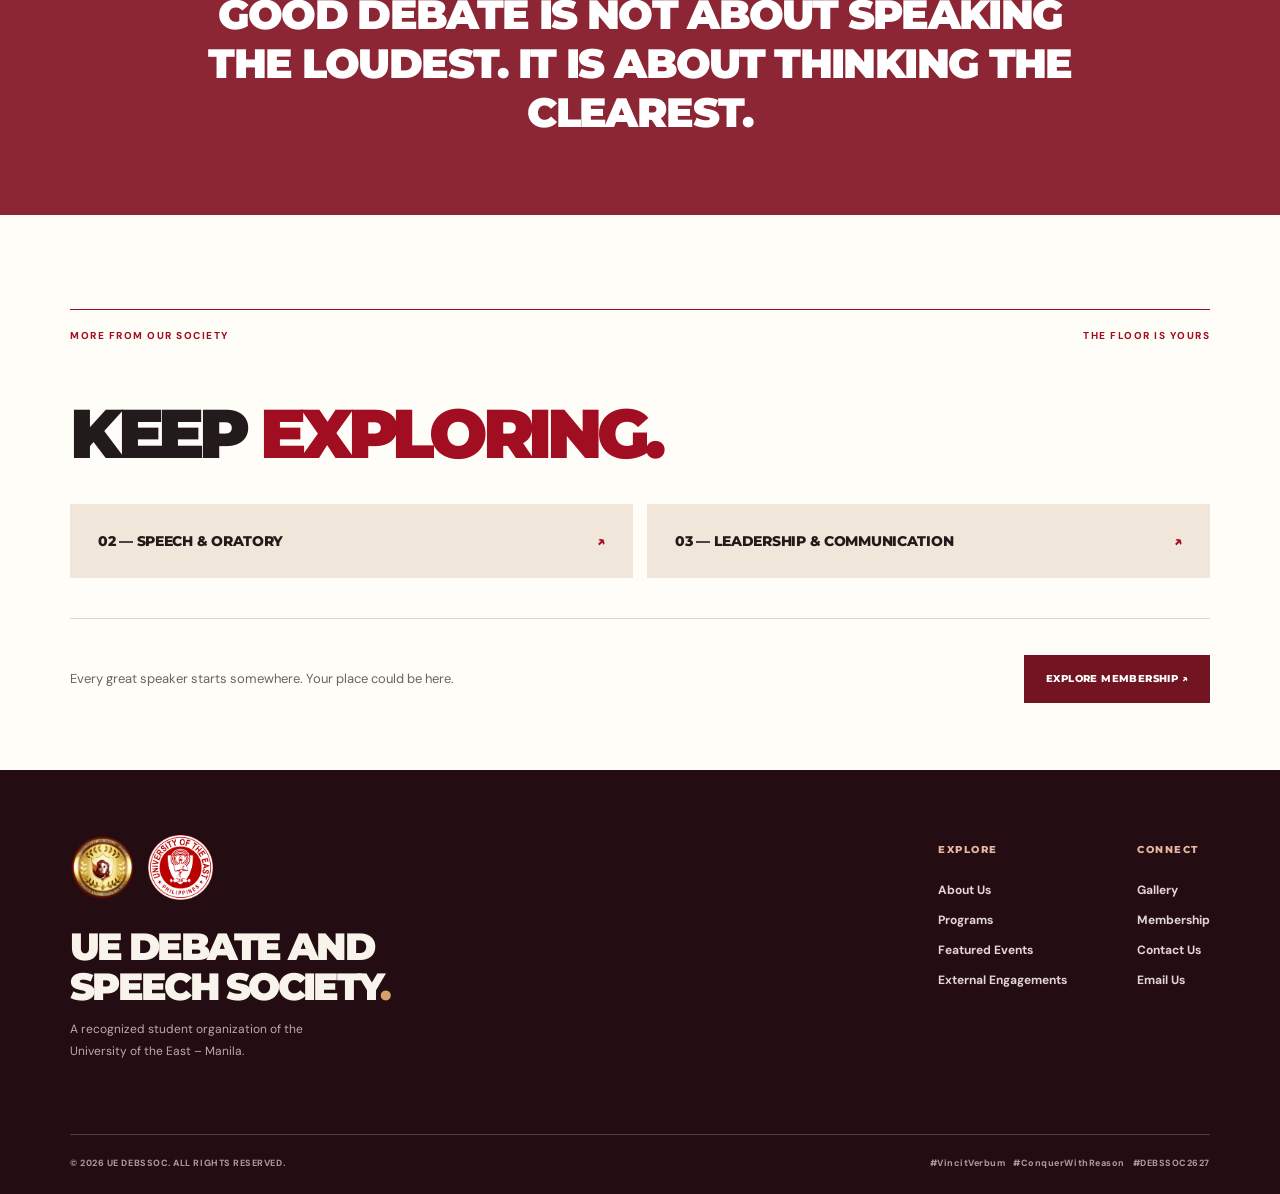
==== commit 14b21774: "Add files via upload" ====
--- a/debate.html
+++ b/debate.html
@@ -1,6 +1,6 @@
 <!doctype html>
 <html lang="en"><head><meta charset="utf-8"><meta name="viewport" content="width=device-width,initial-scale=1"><meta name="theme-color" content="#6f101d"><meta name="description" content="UE Debate and Speech Society — a recognized student organization at the University of the East Manila. Explore our programs, events, and membership."><title>Debate &amp; Argumentation | UE Debate and Speech Society</title><link rel="preconnect" href="https://fonts.googleapis.com"><link rel="preconnect" href="https://fonts.gstatic.com" crossorigin><link href="https://fonts.googleapis.com/css2?family=DM+Sans:wght@400;500;600;700;800&family=Montserrat:wght@400;500;600;700;800;900&display=swap" rel="stylesheet"><link rel="stylesheet" href="styles.css"><script src="script.js" defer></script></head>
-<body><a class="skip" href="#main">Skip to content</a><div class="utility"><div class="container utility-inner"><span>UNIVERSITY OF THE EAST — MANILA</span><span>RECOGNIZED STUDENT ORGANIZATION • A.Y. 2026–2027</span></div></div>
+<body><div id="scroll-progress" class="scroll-progress" aria-hidden="true"></div><a class="skip" href="#main">Skip to content</a><div class="utility"><div class="container utility-inner"><span>UNIVERSITY OF THE EAST — MANILA</span><span>RECOGNIZED STUDENT ORGANIZATION • A.Y. 2026–2027</span></div></div>
 <header class="header"><div class="container header-inner"><a class="identity" href="index.html#home" aria-label="UE Debate and Speech Society home"><img src="images/debssoc-logo.png" alt="DebSSoc seal" width="58" height="58"><span>UE DEBATE AND<br>SPEECH SOCIETY<small>VINCIT VERBUM</small></span></a>
 <nav class="nav-desktop" aria-label="Primary navigation"><a href="index.html#about">About Us</a>
 <a href="index.html#programs">Programs</a>
@@ -14,4 +14,4 @@
 <a href="index.html#engagements" class="drawer-link" ><span>06</span>External Engagements<span aria-hidden="true">↗</span></a>
 <a href="index.html#membership" class="drawer-link" ><span>07</span>Membership<span aria-hidden="true">↗</span></a>
 <a href="index.html#contact" class="drawer-link" ><span>08</span>Contact Us<span aria-hidden="true">↗</span></a><div class="drawer-bottom">REASON • COURAGE • ELOQUENCE<br><a href="mailto:uedebssoc.mnl@gmail.com">uedebssoc.mnl@gmail.com ↗</a></div></nav>
-<main id="main"><section class="subhero theme-debate"><div class="container"><a class="back" href="index.html#programs">← BACK TO ALL PROGRAMS</a><div class="section-kicker">PROGRAM 01 / UE DEBSSOC</div><div class="subhero-content"><div><h1>BUILD THE CASE.<br><span>CHALLENGE THE IDEA.</span></h1><p>Learn to turn questions into arguments, evaluate evidence, and defend perspectives through thoughtful, respectful dialogue.</p><a href="index.html#membership" class="button primary">BECOME PART OF THE SOCIETY ↗</a></div><div class="subhero-art"><img src="images/debssoc-logo.png" alt="DebSSoc seal"><div>VINCIT VERBUM / REASON / RESEARCH / REBUTTAL</div></div></div></div></section><section class="section learn"><div class="container"><div class="section-caption"><span>WHAT YOU'LL EXPLORE</span><span>DEBATE & ARGUMENTATION</span></div><h2>LEARN. PRACTICE.<br><span>GROW.</span></h2><div class="learn-cards"><article><span class="learn-num">01</span><h3>Case building</h3><p>Structure an argument with clear claims, reasoning, and credible evidence.</p></article><article><span class="learn-num">02</span><h3>Critical analysis</h3><p>Identify assumptions, assess different positions, and develop incisive questions.</p></article><article><span class="learn-num">03</span><h3>Rebuttal & delivery</h3><p>Respond with precision, confidence, and respect when ideas are challenged.</p></article></div></div></section><section class="quote-band"><div class="container"><span>WORDS TO REMEMBER</span><h2>GOOD DEBATE IS NOT ABOUT SPEAKING THE LOUDEST. IT IS ABOUT THINKING THE CLEAREST.</h2></div></section><section class="section related"><div class="container"><div class="section-caption"><span>MORE FROM OUR SOCIETY</span><span>THE FLOOR IS YOURS</span></div><h2>KEEP <span>EXPLORING.</span></h2><div class="related-links"><a href="speech.html">02 — SPEECH & ORATORY <span aria-hidden="true">↗</span></a><a href="leadership.html">03 — LEADERSHIP & COMMUNICATION <span aria-hidden="true">↗</span></a></div><div class="related-cta"><p>Every great speaker starts somewhere. Your place could be here.</p><a class="button primary" href="index.html#membership">EXPLORE MEMBERSHIP ↗</a></div></div></section></main><footer class="footer"><div class="container"><div class="footer-top"><div class="footer-brand"><div class="footer-logos"><img src="images/debssoc-logo.png" alt="DebSSoc seal" loading="lazy"><img src="images/ue-logo.png" alt="University of the East seal" loading="lazy"></div><h2>UE DEBATE AND<br>SPEECH SOCIETY<span>.</span></h2><p>A recognized student organization of the<br>University of the East – Manila.</p></div><div class="footer-nav"><div><strong>EXPLORE</strong><a href="index.html#about">About Us</a><a href="index.html#programs">Programs</a><a href="index.html#events">Featured Events</a><a href="index.html#engagements">External Engagements</a></div><div><strong>CONNECT</strong><a href="index.html#gallery">Gallery</a><a href="index.html#membership">Membership</a><a href="index.html#contact">Contact Us</a><a href="mailto:uedebssoc.mnl@gmail.com">Email Us</a></div></div></div><div class="footer-end"><span>© <span data-year>2026</span> UE DEBSSOC. ALL RIGHTS RESERVED.</span><span>#VincitVerbum &nbsp; #ConquerWithReason &nbsp; #DEBSSOC2627</span></div></div></footer></body></html>+<main id="main"><section class="subhero theme-debate"><div class="container"><a class="back" href="index.html#programs">← BACK TO ALL PROGRAMS</a><div class="section-kicker">PROGRAM 01 / UE DEBSSOC</div><div class="subhero-content"><div><h1 class="animated-headline"><span class="intro-line">BUILD THE CASE.</span><span class="intro-line"><span>CHALLENGE THE IDEA.</span></span></h1><p>Learn to turn questions into arguments, evaluate evidence, and defend perspectives through thoughtful, respectful dialogue.</p><a href="index.html#membership" class="button primary">BECOME PART OF THE SOCIETY ↗</a></div><div class="subhero-art"><img src="images/debssoc-logo.png" alt="DebSSoc seal"><div>VINCIT VERBUM / REASON / RESEARCH / REBUTTAL</div></div></div></div></section><section class="section learn"><div class="container"><div class="section-caption"><span>WHAT YOU'LL EXPLORE</span><span>DEBATE & ARGUMENTATION</span></div><h2>LEARN. PRACTICE.<br><span>GROW.</span></h2><div class="learn-cards"><article><span class="learn-num">01</span><h3>Case building</h3><p>Structure an argument with clear claims, reasoning, and credible evidence.</p></article><article><span class="learn-num">02</span><h3>Critical analysis</h3><p>Identify assumptions, assess different positions, and develop incisive questions.</p></article><article><span class="learn-num">03</span><h3>Rebuttal & delivery</h3><p>Respond with precision, confidence, and respect when ideas are challenged.</p></article></div></div></section><section class="quote-band"><div class="container"><span>WORDS TO REMEMBER</span><h2>GOOD DEBATE IS NOT ABOUT SPEAKING THE LOUDEST. IT IS ABOUT THINKING THE CLEAREST.</h2></div></section><section class="section related"><div class="container"><div class="section-caption"><span>MORE FROM OUR SOCIETY</span><span>THE FLOOR IS YOURS</span></div><h2>KEEP <span>EXPLORING.</span></h2><div class="related-links"><a href="speech.html">02 — SPEECH & ORATORY <span aria-hidden="true">↗</span></a><a href="leadership.html">03 — LEADERSHIP & COMMUNICATION <span aria-hidden="true">↗</span></a></div><div class="related-cta"><p>Every great speaker starts somewhere. Your place could be here.</p><a class="button primary" href="index.html#membership">EXPLORE MEMBERSHIP ↗</a></div></div></section></main><footer class="footer"><div class="container"><div class="footer-top"><div class="footer-brand"><div class="footer-logos"><img src="images/debssoc-logo.png" alt="DebSSoc seal" loading="lazy"><img src="images/ue-logo.png" alt="University of the East seal" loading="lazy"></div><h2>UE DEBATE AND<br>SPEECH SOCIETY<span>.</span></h2><p>A recognized student organization of the<br>University of the East – Manila.</p></div><div class="footer-nav"><div><strong>EXPLORE</strong><a href="index.html#about">About Us</a><a href="index.html#programs">Programs</a><a href="index.html#events">Featured Events</a><a href="index.html#engagements">External Engagements</a></div><div><strong>CONNECT</strong><a href="index.html#gallery">Gallery</a><a href="index.html#membership">Membership</a><a href="index.html#contact">Contact Us</a><a href="mailto:uedebssoc.mnl@gmail.com">Email Us</a></div></div></div><div class="footer-end"><span>© <span data-year>2026</span> UE DEBSSOC. ALL RIGHTS RESERVED.</span><span>#VincitVerbum &nbsp; #ConquerWithReason &nbsp; #DEBSSOC2627</span></div></div></footer></body></html>
--- a/styles.css
+++ b/styles.css
@@ -26,3 +26,170 @@
 @media(max-width:600px){.container{width:calc(100% - 34px)}.utility-inner span:last-child{display:none}.header-inner{min-height:74px}.identity img{width:46px;height:46px}.identity span{font-size:11px}.identity small{font-size:7px}.nav-join{display:none}.menu-toggle{width:74px}.section{padding:67px 0 45px}.section-caption,.section-meta{font-size:8px;letter-spacing:.1em}.section h2{font-size:clamp(39px,10vw,56px)}.hero h1{font-size:clamp(48px,11.8vw,72px);margin:19px 0}.hero .lead{font-size:14px}.action-row .button{width:100%}.hero-right{height:350px;padding:25px 18px 30px 0}.hero-vertical{font-size:9px;right:-3px}.marquee-line{height:48px;font-size:13px;gap:22px}.photo-about{height:290px}.about-layout{gap:24px}.about-copy p{font-size:14px}.program-cards{grid-template-columns:1fr}.program-item{min-height:330px}.program-symbol{margin:-35px 0 20px}.section-head-row{margin:38px 0 26px}.event-copy h2{font-size:clamp(55px,14vw,77px)}.event-copy h3{font-size:24px}.event-photo{height:350px}.gallery-grid{grid-template-columns:repeat(2,1fr);grid-auto-rows:150px;gap:8px}.gallery-photo .placeholder-text strong{font-size:9px}.gallery-photo .placeholder-text small{font-size:7px}.gallery-photo::after{inset:6px}.gallery-photo>span{top:10px;left:10px}.engagement-layout{margin-top:45px}.engagement-panel{padding:26px}.engagement-panel h3{font-size:29px}.membership h2{font-size:clamp(45px,12.5vw,65px)}.membership-art{height:300px}.membership-art img{width:175px}.contact-layout{margin-top:35px}.contact-panel{padding:24px;min-height:240px}.social-line{flex-direction:column}.footer{padding-top:48px}.footer-logos img{width:56px;height:56px}.footer-nav{gap:40px}.footer-end{flex-direction:column}.subhero{padding-bottom:60px}.back{margin-bottom:50px}.subhero h1{font-size:clamp(42px,11vw,60px)}.subhero-art{height:260px}.subhero-art img{width:155px}.related-cta{align-items:flex-start;flex-direction:column}}
 @media(max-width:365px){.identity img{width:38px;height:38px}.identity span{font-size:9px}.menu-toggle{width:62px}.hero h1{font-size:44px}.drawer-link{font-size:21px}}
 @media(prefers-reduced-motion:reduce){html{scroll-behavior:auto}*,*::before,*::after{transition:none!important}}
+
+
+/* ==============================================================
+   UE DEBSSOC — SIX SUBTLE, ACCESSIBLE ANIMATION ENHANCEMENTS
+   Motion is progressive: all text is visible without JavaScript.
+   =============================================================== */
+
+/* 01 — Scroll progress indicator (decorative, not a loading bar) */
+.scroll-progress {
+  position:fixed; top:0; left:0; width:100%; height:4px;
+  z-index:130; pointer-events:none;
+  background:linear-gradient(90deg, #f1c67e 0%, #b0142b 48%, #721421 100%);
+  transform:scaleX(0); transform-origin:left center;
+}
+
+/* 02 — Keep anchored sections clear of the sticky navbar.
+   This also works from subpages and the mobile drawer. */
+html { scroll-behavior:smooth; scroll-padding-top:0; }
+section[id], main[id] { scroll-margin-top:110px; }
+@media(max-width:850px) {
+  html { scroll-padding-top:0; }
+  section[id], main[id] { scroll-margin-top:88px; }
+}
+
+/* 03 — Scroll reveal: attached only when IntersectionObserver is ready. */
+.motion-ready [data-reveal] {
+  opacity:0;
+  transform:translate3d(0, 30px, 0);
+  transition:opacity .75s cubic-bezier(.2,.7,.2,1),
+             transform .75s cubic-bezier(.16,1,.3,1);
+  transition-delay:var(--reveal-delay, 0ms);
+}
+.motion-ready [data-reveal].is-visible {
+  opacity:1;
+  transform:translate3d(0,0,0);
+}
+
+/* 04 — Animated headline opening, each line in sequence. */
+.animated-headline .intro-line { display:block; width:fit-content; max-width:100%; }
+.hero h1 .intro-line, .subhero h1 .intro-line {color:inherit;}
+.hero h1 .intro-line > span { color:var(--red); }
+.subhero h1 .intro-line > span { color:#f2c7ae; }
+@keyframes headline-in {
+  from {opacity:0; transform:translate3d(0, 29px, 0); filter:blur(3px);}
+  to {opacity:1; transform:translate3d(0, 0, 0); filter:blur(0);}
+}
+@keyframes hero-entrance {
+  from {opacity:0; transform:translate3d(0, 18px, 0);}
+  to {opacity:1; transform:translate3d(0, 0, 0);}
+}
+.motion-ready .animated-headline .intro-line {
+  opacity:0;
+  animation:headline-in .82s cubic-bezier(.22,1,.36,1) both;
+}
+.motion-ready .animated-headline .intro-line:nth-child(1){animation-delay:.1s;}
+.motion-ready .animated-headline .intro-line:nth-child(2){animation-delay:.22s;}
+.motion-ready .animated-headline .intro-line:nth-child(3){animation-delay:.34s;}
+.motion-ready .animated-headline .intro-line:nth-child(4){animation-delay:.46s;}
+.motion-ready .hero-left > .section-kicker,
+.motion-ready .hero-left > .lead,
+.motion-ready .hero-left > .action-row,
+.motion-ready .hero-right,
+.motion-ready .subhero-content > div:first-child > .section-kicker,
+.motion-ready .subhero-content > div:first-child > p,
+.motion-ready .subhero-content > div:first-child > .button,
+.motion-ready .subhero-art {
+  animation:hero-entrance .8s cubic-bezier(.22,1,.36,1) both;
+}
+.motion-ready .hero-left > .section-kicker {animation-delay:.05s;}
+.motion-ready .hero-left > .lead {animation-delay:.57s;}
+.motion-ready .hero-left > .action-row {animation-delay:.7s;}
+.motion-ready .hero-right {animation-delay:.34s;}
+.motion-ready .subhero-content > div:first-child > .section-kicker {animation-delay:.1s;}
+.motion-ready .subhero-content > div:first-child > p {animation-delay:.36s;}
+.motion-ready .subhero-content > div:first-child > .button {animation-delay:.45s;}
+.motion-ready .subhero-art {animation-delay:.22s;}
+
+/* 05 — Responsive interactive cards, keyboard focus included. */
+.program-item, .learn-cards article, .related-links a, .engagement-panel,
+.gallery-photo, .button, .nav-join, .plain-link {
+  -webkit-tap-highlight-color:transparent;
+}
+.program-item {
+  box-shadow:0 10px 24px rgba(65,16,25,0);
+  transition:background .32s ease, box-shadow .32s ease, border-color .32s ease,
+             opacity .75s ease, transform .75s cubic-bezier(.16,1,.3,1);
+}
+.program-item:hover, .program-item:focus-visible,
+.motion-ready .program-item[data-reveal].is-visible:hover,
+.motion-ready .program-item[data-reveal].is-visible:focus-visible {
+  transform:translate3d(0,-8px,0);
+  border-color:#b98678;
+  box-shadow:0 18px 35px rgba(82,28,31,.13);
+}
+.program-item .program-link b, .related-links a span {
+  display:inline-block; transition:transform .25s ease;
+}
+.program-item:hover .program-link b,
+.program-item:focus-visible .program-link b,
+.related-links a:hover span,
+.related-links a:focus-visible span {transform:translate(3px,-3px);}
+.learn-cards article {
+  transition:background .25s ease, box-shadow .25s ease, opacity .75s ease,
+             transform .75s cubic-bezier(.16,1,.3,1);
+}
+.learn-cards article:hover,
+.motion-ready .learn-cards article[data-reveal].is-visible:hover {
+  background:#f7e9dc; transform:translate3d(0,-5px,0);
+  box-shadow:0 14px 32px rgba(80,20,32,.09);
+}
+.gallery-photo {
+  transition:box-shadow .3s ease, border-color .3s ease,
+             opacity .75s ease, transform .75s cubic-bezier(.16,1,.3,1);
+}
+.gallery-photo:hover,
+.motion-ready .gallery-photo[data-reveal].is-visible:hover {
+  transform:translate3d(0,-4px,0);
+  box-shadow:0 12px 22px rgba(35,15,20,.15);
+}
+.related-links a:focus-visible,.program-item:focus-visible,.menu-toggle:focus-visible,
+.drawer-link:focus-visible,.button:focus-visible,.plain-link:focus-visible,
+.copy-email:focus-visible {outline:3px solid #b0142b; outline-offset:4px;}
+
+/* 06 — Parallax on uploaded photos only; placeholders stay unchanged.
+   Event poster intentionally shows fully without parallax/cropping. */
+.photo-frame.has-photo {background-image:none !important;}
+.photo-frame > .site-photo {
+  position:absolute; inset:-24px 0;
+  height:calc(100% + 48px); width:100%; max-width:none;
+  object-fit:cover; object-position:center;
+  transform:translate3d(0,var(--photo-shift,0px),0) scale(1.025);
+  z-index:0; pointer-events:none;
+}
+.photo-frame.parallax-active > .site-photo {will-change:transform;}
+.event-photo > .site-photo {
+  inset:0; height:100%; object-fit:contain;
+  transform:none !important;
+  background:#3e0e1b;
+}
+.photo-frame::after {z-index:1;}
+.gallery-photo > span {position:relative;z-index:2;}
+
+/* Preserve legibility and battery life for visitors who reduce motion. */
+@media(prefers-reduced-motion:reduce) {
+  html{scroll-behavior:auto;}
+  .motion-ready [data-reveal],
+  .motion-ready [data-reveal].is-visible,
+  .motion-ready .animated-headline .intro-line,
+  .motion-ready .hero-left > .section-kicker,
+  .motion-ready .hero-left > .lead,
+  .motion-ready .hero-left > .action-row,
+  .motion-ready .hero-right,
+  .motion-ready .subhero-content > div:first-child > .section-kicker,
+  .motion-ready .subhero-content > div:first-child > p,
+  .motion-ready .subhero-content > div:first-child > .button,
+  .motion-ready .subhero-art {
+    opacity:1 !important; animation:none !important; filter:none !important;
+    transform:none !important; transition:none !important;
+  }
+  .program-item:hover, .learn-cards article:hover, .gallery-photo:hover,
+  .motion-ready .program-item[data-reveal].is-visible:hover,
+  .motion-ready .learn-cards article[data-reveal].is-visible:hover,
+  .motion-ready .gallery-photo[data-reveal].is-visible:hover {
+    transform:none !important;
+  }
+  .photo-frame > .site-photo {inset:0;height:100%;transform:none !important;}
+}
